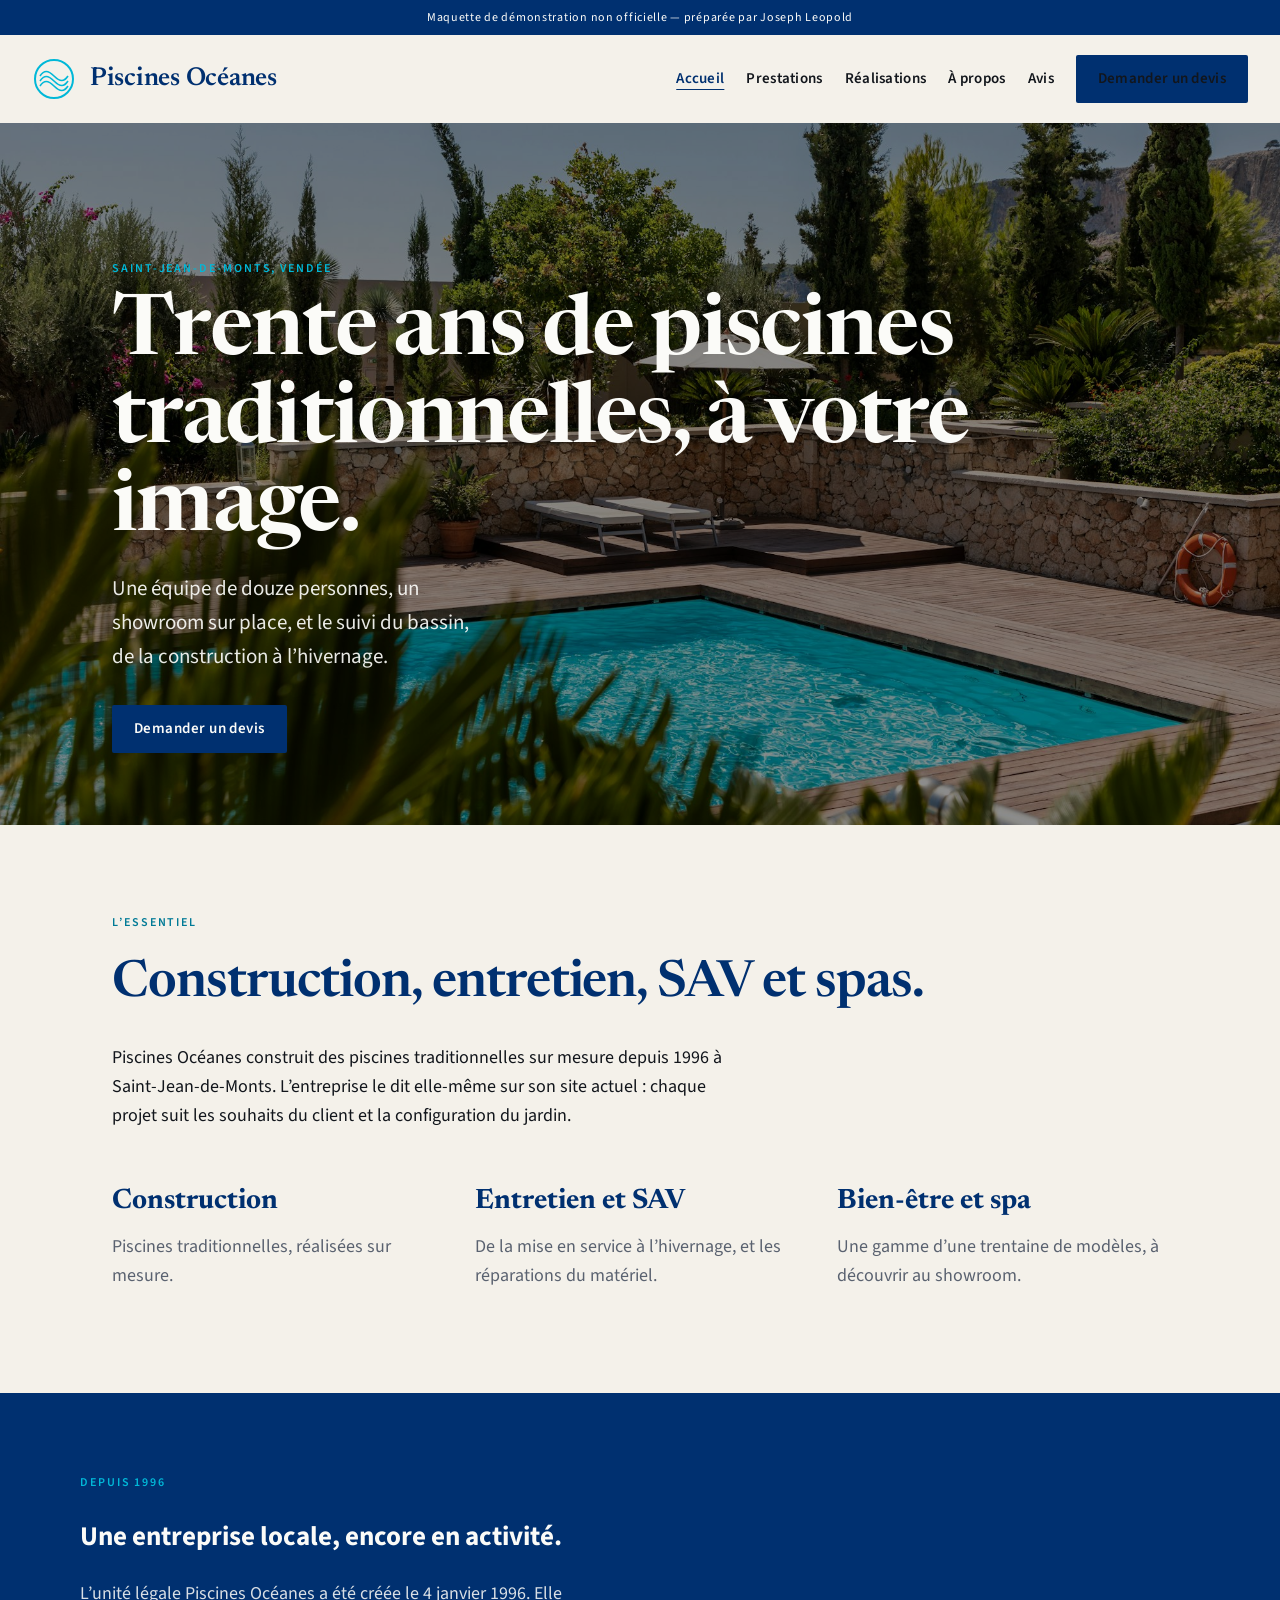
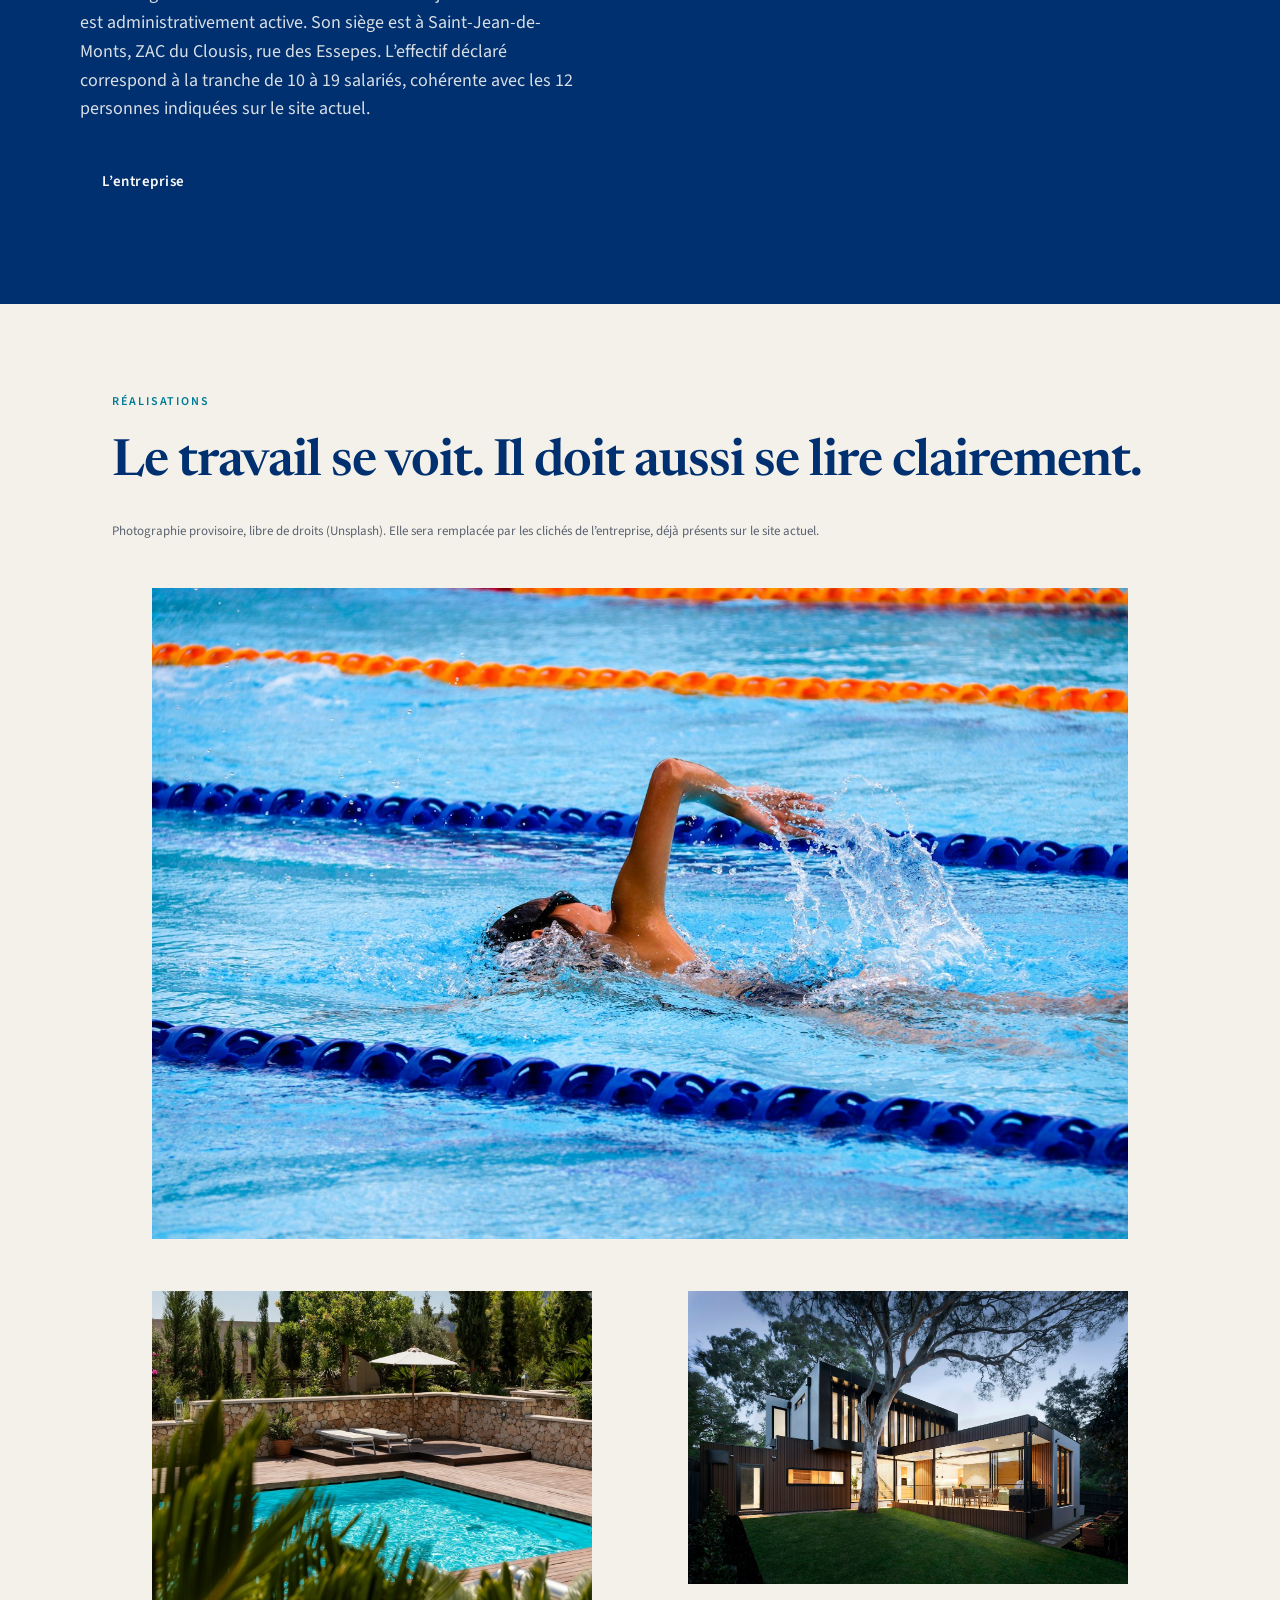
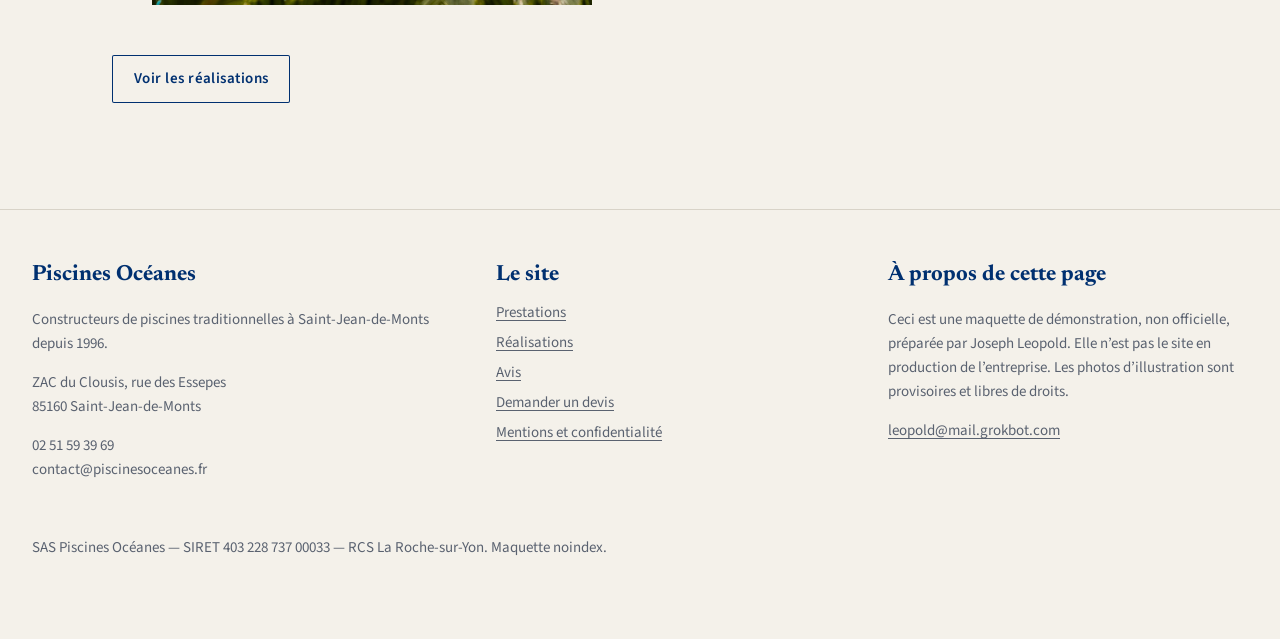
==== index.html @ 70bb902c "Maquette de demonstration non officielle pour Piscines Oceanes." ====
<!DOCTYPE html>
<html lang="fr">
<head>
  <meta charset="utf-8">
  <meta name="viewport" content="width=device-width, initial-scale=1">
  <meta name="robots" content="noindex, nofollow, noarchive">
  <meta name="description" content="Maquette de démonstration non officielle du site de Piscines Océanes, préparée par Joseph Leopold.">
  <title>Piscines Océanes — Saint-Jean-de-Monts</title>
  <link rel="preconnect" href="https://fonts.googleapis.com">
  <link rel="preconnect" href="https://fonts.gstatic.com" crossorigin>
  <link href="https://fonts.googleapis.com/css2?family=Newsreader:opsz,wght@6..72,400;6..72,600&family=Source+Sans+3:wght@400;600&display=swap" rel="stylesheet">
  <link rel="stylesheet" href="css/style.css">
</head>
<body>
  <div class="demo-banner">Maquette de démonstration non officielle — préparée par Joseph Leopold</div>
  <header class="site" id="top">
    <a class="brand" href="index.html">
      <svg width="44" height="44" viewBox="0 0 44 44" aria-hidden="true">
  <circle cx="22" cy="22" r="19" fill="none" stroke="#00B8D8" stroke-width="2"/>
  <path d="M8 24c4-6 8-6 14 0s10 6 14 0" fill="none" stroke="#00B8D8" stroke-width="1.6"/>
  <path d="M8 19c4-6 8-6 14 0s10 6 14 0" fill="none" stroke="#00B8D8" stroke-width="1.6"/>
  <path d="M8 29c4-6 8-6 14 0s10 6 14 0" fill="none" stroke="#00B8D8" stroke-width="1.6"/>
</svg>
      <span class="brand-name">Piscines Océanes</span>
    </a>
    <button class="menu-toggle" type="button" aria-expanded="false" aria-controls="nav">Menu</button>
    <nav class="primary" id="nav">
      <a href="index.html" aria-current="page">Accueil</a>
      <a href="prestations.html">Prestations</a>
      <a href="realisations.html">Réalisations</a>
      <a href="a-propos.html">À propos</a>
      <a href="avis.html">Avis</a>
      <a href="devis.html" class="btn">Demander un devis</a>
    </nav>
  </header>
  <main>

    <section class="hero">
      <img class="bg" src="img/hero.jpg" alt="Bassin en éclairage naturel, photographie provisoire libre de droits">
      <div class="hero-inner">
        <p class="kicker" style="color:#00B8D8">Saint-Jean-de-Monts, Vendée</p>
        <h1>Trente ans de piscines traditionnelles, à votre image.</h1>
        <p class="lead">Une équipe de douze personnes, un showroom sur place, et le suivi du bassin, de la construction à l’hivernage.</p>
        <a class="btn" href="devis.html">Demander un devis</a>
      </div>
    </section>
    <section class="section">
      <p class="kicker">L’essentiel</p>
      <h2>Construction, entretien, SAV et spas.</h2>
      <p class="prose">Piscines Océanes construit des piscines traditionnelles sur mesure depuis 1996 à Saint-Jean-de-Monts. L’entreprise le dit elle-même sur son site actuel : chaque projet suit les souhaits du client et la configuration du jardin.</p>
      <div class="grid-3">
        <article class="card">
          <h3>Construction</h3>
          <p>Piscines traditionnelles, réalisées sur mesure.</p>
        </article>
        <article class="card">
          <h3>Entretien et SAV</h3>
          <p>De la mise en service à l’hivernage, et les réparations du matériel.</p>
        </article>
        <article class="card">
          <h3>Bien-être et spa</h3>
          <p>Une gamme d’une trentaine de modèles, à découvrir au showroom.</p>
        </article>
      </div>
    </section>
    <section class="band">
      <div class="band-inner">
        <p class="kicker" style="color:#00B8D8">Depuis 1996</p>
        <h2>Une entreprise locale, encore en activité.</h2>
        <p>L’unité légale Piscines Océanes a été créée le 4 janvier 1996. Elle est administrativement active. Son siège est à Saint-Jean-de-Monts, ZAC du Clousis, rue des Essepes. L’effectif déclaré correspond à la tranche de 10 à 19 salariés, cohérente avec les 12 personnes indiquées sur le site actuel.</p>
        <p><a class="btn" href="a-propos.html" style="margin-top:16px">L’entreprise</a></p>
      </div>
    </section>
    <section class="section">
      <p class="kicker">Réalisations</p>
      <h2>Le travail se voit. Il doit aussi se lire clairement.</h2>
      <p class="photo-caption">Photographie provisoire, libre de droits (Unsplash). Elle sera remplacée par les clichés de l’entreprise, déjà présents sur le site actuel.</p>
      <div class="gallery" style="margin-top:28px">
        <figure>
          <img src="img/bassin-3.jpg" alt="Piscine, photographie provisoire libre de droits">
        </figure>
        <figure>
          <img src="img/bassin-1.jpg" alt="Détail de bassin, photographie provisoire libre de droits">
        </figure>
        <figure>
          <img src="img/showroom.jpg" alt="Espace intérieur, photographie provisoire libre de droits">
        </figure>
      </div>
      <p style="margin-top:32px"><a class="btn-ghost btn" href="realisations.html">Voir les réalisations</a></p>
    </section>

  </main>
  <footer class="site">
    <div class="foot-grid">
      <div>
        <h2>Piscines Océanes</h2>
        <p>Constructeurs de piscines traditionnelles à Saint-Jean-de-Monts depuis 1996.</p>
        <p>ZAC du Clousis, rue des Essepes<br>85160 Saint-Jean-de-Monts</p>
        <p>02 51 59 39 69<br>contact@piscinesoceanes.fr</p>
      </div>
      <div>
        <h2>Le site</h2>
        <ul>
          <li><a href="prestations.html">Prestations</a></li>
          <li><a href="realisations.html">Réalisations</a></li>
          <li><a href="avis.html">Avis</a></li>
          <li><a href="devis.html">Demander un devis</a></li>
          <li><a href="mentions.html">Mentions et confidentialité</a></li>
        </ul>
      </div>
      <div>
        <h2>À propos de cette page</h2>
        <p>Ceci est une maquette de démonstration, non officielle, préparée par Joseph Leopold. Elle n’est pas le site en production de l’entreprise. Les photos d’illustration sont provisoires et libres de droits.</p>
        <p><a href="mailto:leopold@mail.grokbot.com">leopold@mail.grokbot.com</a></p>
      </div>
    </div>
    <p class="legal">SAS Piscines Océanes — SIRET 403 228 737 00033 — RCS La Roche-sur-Yon. Maquette noindex.</p>
  </footer>
  <script src="js/main.js"></script>
</body>
</html>
---- css/style.css ----
:root {
  --navy: #003070;
  --cyan: #00B8D8;
  --cyan-deep: #007A96;
  --paper: #F4F1EA;
  --ink: #12161C;
  --muted: #5A6270;
  --white: #FBFBF8;
  --line: #D8D3C8;
  --max: 1120px;
  --font-display: "Newsreader", "Times New Roman", serif;
  --font-sans: "Source Sans 3", "Source Sans Pro", system-ui, sans-serif;
}
*, *::before, *::after { box-sizing: border-box; }
html { scroll-behavior: smooth; }
html, body { margin: 0; padding: 0; }
body {
  font-family: var(--font-sans);
  font-size: 18px;
  line-height: 1.6;
  color: var(--ink);
  background: var(--paper);
  -webkit-font-smoothing: antialiased;
}
img { max-width: 100%; height: auto; display: block; }
a { color: var(--cyan-deep); text-decoration-thickness: 1px; text-underline-offset: 3px; }
a:hover { color: var(--navy); }
.demo-banner {
  background: var(--navy);
  color: var(--white);
  font-size: 12px;
  letter-spacing: 0.06em;
  text-align: center;
  padding: 8px 16px;
  font-family: var(--font-sans);
}
.demo-banner a { color: var(--cyan); }
header.site {
  display: flex;
  align-items: center;
  justify-content: space-between;
  gap: 24px;
  padding: 20px 32px;
  max-width: 1280px;
  margin: 0 auto;
  flex-wrap: wrap;
}
.brand {
  display: flex;
  align-items: center;
  gap: 14px;
  color: var(--navy);
  text-decoration: none;
  min-width: 0;
}
.brand svg { flex: 0 0 auto; }
.brand-name {
  font-family: var(--font-display);
  font-weight: 600;
  font-size: 26px;
  letter-spacing: -0.01em;
  white-space: nowrap;
  line-height: 1;
  color: var(--navy);
}
nav.primary {
  display: flex;
  flex-wrap: wrap;
  gap: 8px 22px;
  align-items: center;
  justify-content: flex-end;
}
nav.primary a {
  color: var(--ink);
  text-decoration: none;
  font-size: 15px;
  font-weight: 600;
  letter-spacing: 0.02em;
}
nav.primary a:hover,
nav.primary a[aria-current="page"] { color: var(--navy); }
nav.primary a[aria-current="page"] { text-decoration: underline; text-underline-offset: 6px; }
.btn {
  display: inline-flex;
  align-items: center;
  justify-content: center;
  background: var(--navy);
  color: var(--white);
  text-decoration: none;
  padding: 12px 22px;
  font-size: 15px;
  font-weight: 600;
  letter-spacing: 0.03em;
  border: none;
  cursor: pointer;
  border-radius: 2px;
}
.btn:hover { background: var(--cyan-deep); color: var(--white); }
.btn-ghost {
  background: transparent;
  color: var(--navy);
  box-shadow: inset 0 0 0 1px var(--navy);
}
.btn-ghost:hover { background: var(--navy); color: var(--white); }
.menu-toggle {
  display: none;
  background: none;
  border: 0;
  color: var(--navy);
  font: inherit;
  font-weight: 600;
  cursor: pointer;
  padding: 8px;
}
.hero {
  position: relative;
  min-height: 78vh;
  display: flex;
  align-items: flex-end;
  color: var(--white);
  overflow: hidden;
}
.hero img.bg {
  position: absolute;
  inset: 0;
  width: 100%;
  height: 100%;
  object-fit: cover;
  filter: brightness(0.55);
}
.hero-inner {
  position: relative;
  max-width: var(--max);
  margin: 0 auto;
  padding: 80px 32px 72px;
  width: 100%;
}
.hero h1 {
  font-family: var(--font-display);
  font-weight: 600;
  font-size: clamp(42px, 7vw, 84px);
  line-height: 1.05;
  margin: 0 0 18px;
  letter-spacing: -0.02em;
  max-width: 16ch;
}
.hero p.lead {
  font-size: 21px;
  max-width: 38ch;
  margin: 0 0 32px;
  color: var(--white);
  opacity: 0.92;
}
.section { padding: 88px 32px; max-width: var(--max); margin: 0 auto; }
.section h2 {
  font-family: var(--font-display);
  font-size: clamp(32px, 4vw, 52px);
  font-weight: 600;
  color: var(--navy);
  margin: 0 0 16px;
  letter-spacing: -0.02em;
}
.kicker {
  text-transform: uppercase;
  letter-spacing: 0.16em;
  font-size: 12px;
  font-weight: 600;
  color: var(--cyan-deep);
  margin: 0 0 12px;
}
.grid-3, .grid-2 {
  display: grid;
  gap: 32px;
  margin-top: 48px;
}
.grid-3 { grid-template-columns: repeat(3, 1fr); }
.grid-2 { grid-template-columns: 1fr 1fr; }
.card h3 {
  font-family: var(--font-display);
  font-size: 28px;
  color: var(--navy);
  margin: 0 0 10px;
}
.card p, .prose p { margin: 0 0 14px; color: var(--muted); }
.prose p, .prose li { color: var(--ink); }
.prose { max-width: 68ch; }
.photo-caption {
  font-size: 13px;
  color: var(--muted);
  margin-top: 10px;
}
.gallery {
  display: grid;
  grid-template-columns: 1fr 1fr;
  gap: 16px;
}
.gallery figure:first-child { grid-column: 1 / -1; }
.gallery figcaption {
  font-size: 13px;
  color: var(--muted);
  margin-top: 8px;
}
blockquote.quote {
  margin: 0;
  padding: 32px 0;
  border-top: 1px solid var(--line);
}
blockquote.quote p {
  font-family: var(--font-display);
  font-size: 28px;
  line-height: 1.35;
  color: var(--navy);
  margin: 0 0 16px;
}
blockquote.quote footer {
  font-size: 14px;
  color: var(--muted);
}
.band {
  background: var(--navy);
  color: var(--white);
  padding: 80px 32px;
}
.band-inner { max-width: var(--max); margin: 0 auto; }
.band h2 { color: var(--white); }
.band p { color: rgba(251,251,248,0.86); max-width: 56ch; }
form.devis {
  display: grid;
  gap: 18px;
  max-width: 560px;
  margin-top: 36px;
}
label { display: grid; gap: 6px; font-size: 14px; font-weight: 600; }
input, textarea, select {
  font: inherit;
  padding: 12px 14px;
  border: 1px solid var(--line);
  background: var(--white);
  color: var(--ink);
  border-radius: 2px;
}
input:focus, textarea:focus { outline: 2px solid var(--cyan); outline-offset: 1px; }
.form-note {
  font-size: 14px;
  color: var(--muted);
  background: var(--white);
  padding: 14px 16px;
  border-left: 3px solid var(--cyan);
}
.notice {
  background: var(--white);
  padding: 16px 18px;
  border: 1px solid var(--line);
  font-size: 15px;
  color: var(--muted);
  margin: 24px 0;
}
footer.site {
  border-top: 1px solid var(--line);
  padding: 48px 32px 64px;
  max-width: 1280px;
  margin: 0 auto;
  display: grid;
  gap: 24px;
}
.foot-grid {
  display: grid;
  grid-template-columns: 1.2fr 1fr 1fr;
  gap: 32px;
}
footer.site h2 { font-family: var(--font-display); font-size: 22px; color: var(--navy); margin: 0 0 8px; }
footer.site p, footer.site li, footer.site a { color: var(--muted); font-size: 15px; }
footer.site ul { list-style: none; padding: 0; margin: 0; }
footer.site li { margin: 0 0 6px; }
.legal { font-size: 13px; color: var(--muted); }
@media (max-width: 800px) {
  .menu-toggle { display: block; }
  nav.primary {
    display: none;
    width: 100%;
    flex-direction: column;
    align-items: flex-start;
    padding: 8px 0 16px;
  }
  header.site.is-open nav.primary { display: flex; }
  .grid-3, .grid-2, .gallery, .foot-grid { grid-template-columns: 1fr; }
  .gallery figure:first-child { grid-column: auto; }
  header.site { padding: 16px 20px; }
  .section { padding: 56px 20px; }
  .hero-inner { padding: 56px 20px 48px; }
}
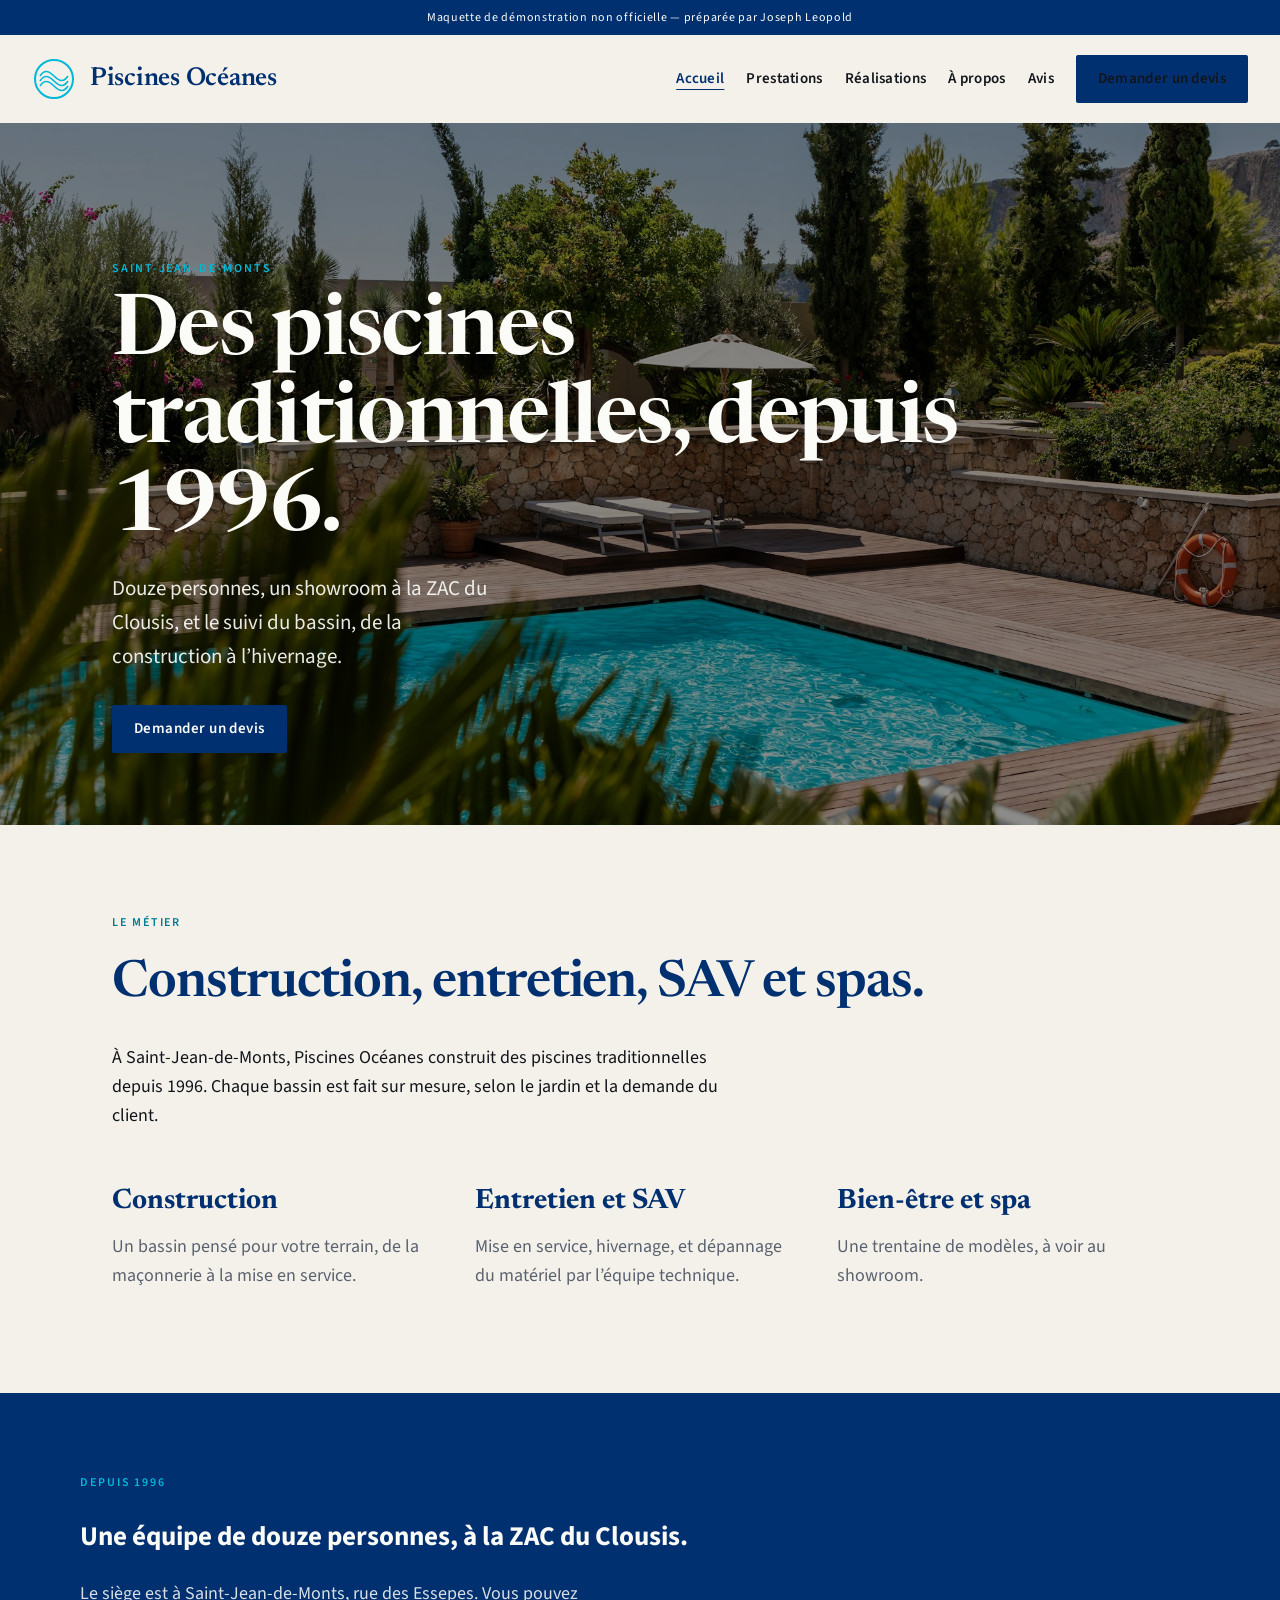
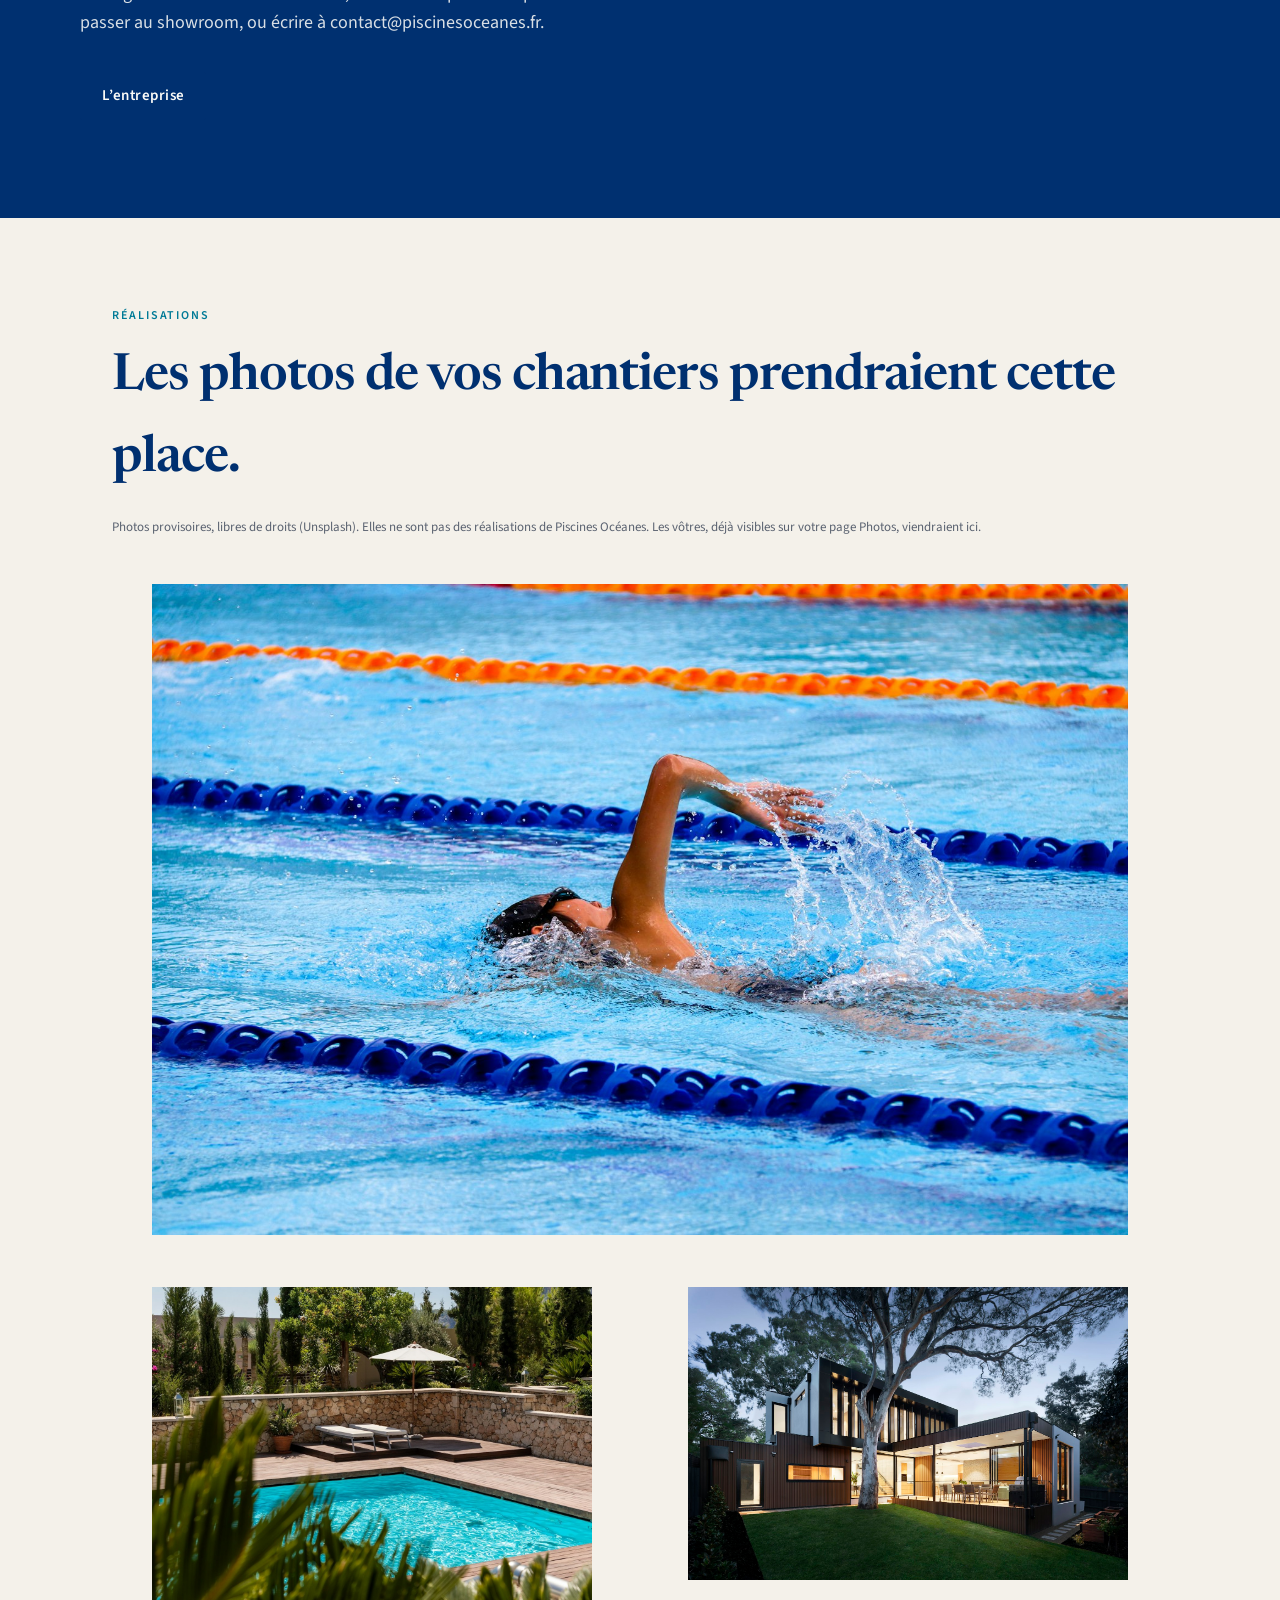
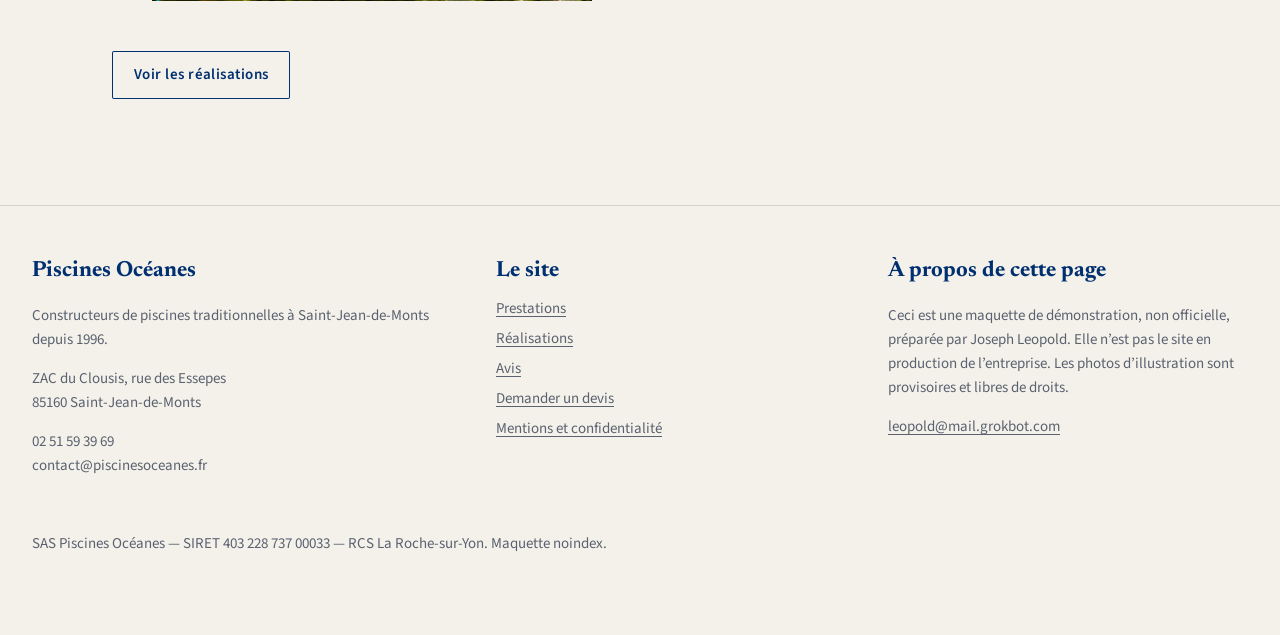
==== commit afc6dfd8: "Rewrite mockup copy: factual, client-facing, no audit tone." ====
--- a/index.html
+++ b/index.html
@@ -38,43 +38,43 @@
     <section class="hero">
       <img class="bg" src="img/hero.jpg" alt="Bassin en éclairage naturel, photographie provisoire libre de droits">
       <div class="hero-inner">
-        <p class="kicker" style="color:#00B8D8">Saint-Jean-de-Monts, Vendée</p>
-        <h1>Trente ans de piscines traditionnelles, à votre image.</h1>
-        <p class="lead">Une équipe de douze personnes, un showroom sur place, et le suivi du bassin, de la construction à l’hivernage.</p>
+        <p class="kicker" style="color:#00B8D8">Saint-Jean-de-Monts</p>
+        <h1>Des piscines traditionnelles, depuis 1996.</h1>
+        <p class="lead">Douze personnes, un showroom à la ZAC du Clousis, et le suivi du bassin, de la construction à l’hivernage.</p>
         <a class="btn" href="devis.html">Demander un devis</a>
       </div>
     </section>
     <section class="section">
-      <p class="kicker">L’essentiel</p>
+      <p class="kicker">Le métier</p>
       <h2>Construction, entretien, SAV et spas.</h2>
-      <p class="prose">Piscines Océanes construit des piscines traditionnelles sur mesure depuis 1996 à Saint-Jean-de-Monts. L’entreprise le dit elle-même sur son site actuel : chaque projet suit les souhaits du client et la configuration du jardin.</p>
+      <p class="prose">À Saint-Jean-de-Monts, Piscines Océanes construit des piscines traditionnelles depuis 1996. Chaque bassin est fait sur mesure, selon le jardin et la demande du client.</p>
       <div class="grid-3">
         <article class="card">
           <h3>Construction</h3>
-          <p>Piscines traditionnelles, réalisées sur mesure.</p>
+          <p>Un bassin pensé pour votre terrain, de la maçonnerie à la mise en service.</p>
         </article>
         <article class="card">
           <h3>Entretien et SAV</h3>
-          <p>De la mise en service à l’hivernage, et les réparations du matériel.</p>
+          <p>Mise en service, hivernage, et dépannage du matériel par l’équipe technique.</p>
         </article>
         <article class="card">
           <h3>Bien-être et spa</h3>
-          <p>Une gamme d’une trentaine de modèles, à découvrir au showroom.</p>
+          <p>Une trentaine de modèles, à voir au showroom.</p>
         </article>
       </div>
     </section>
     <section class="band">
       <div class="band-inner">
         <p class="kicker" style="color:#00B8D8">Depuis 1996</p>
-        <h2>Une entreprise locale, encore en activité.</h2>
-        <p>L’unité légale Piscines Océanes a été créée le 4 janvier 1996. Elle est administrativement active. Son siège est à Saint-Jean-de-Monts, ZAC du Clousis, rue des Essepes. L’effectif déclaré correspond à la tranche de 10 à 19 salariés, cohérente avec les 12 personnes indiquées sur le site actuel.</p>
+        <h2>Une équipe de douze personnes, à la ZAC du Clousis.</h2>
+        <p>Le siège est à Saint-Jean-de-Monts, rue des Essepes. Vous pouvez passer au showroom, ou écrire à contact@piscinesoceanes.fr.</p>
         <p><a class="btn" href="a-propos.html" style="margin-top:16px">L’entreprise</a></p>
       </div>
     </section>
     <section class="section">
       <p class="kicker">Réalisations</p>
-      <h2>Le travail se voit. Il doit aussi se lire clairement.</h2>
-      <p class="photo-caption">Photographie provisoire, libre de droits (Unsplash). Elle sera remplacée par les clichés de l’entreprise, déjà présents sur le site actuel.</p>
+      <h2>Les photos de vos chantiers prendraient cette place.</h2>
+      <p class="photo-caption">Photos provisoires, libres de droits (Unsplash). Elles ne sont pas des réalisations de Piscines Océanes. Les vôtres, déjà visibles sur votre page Photos, viendraient ici.</p>
       <div class="gallery" style="margin-top:28px">
         <figure>
           <img src="img/bassin-3.jpg" alt="Piscine, photographie provisoire libre de droits">
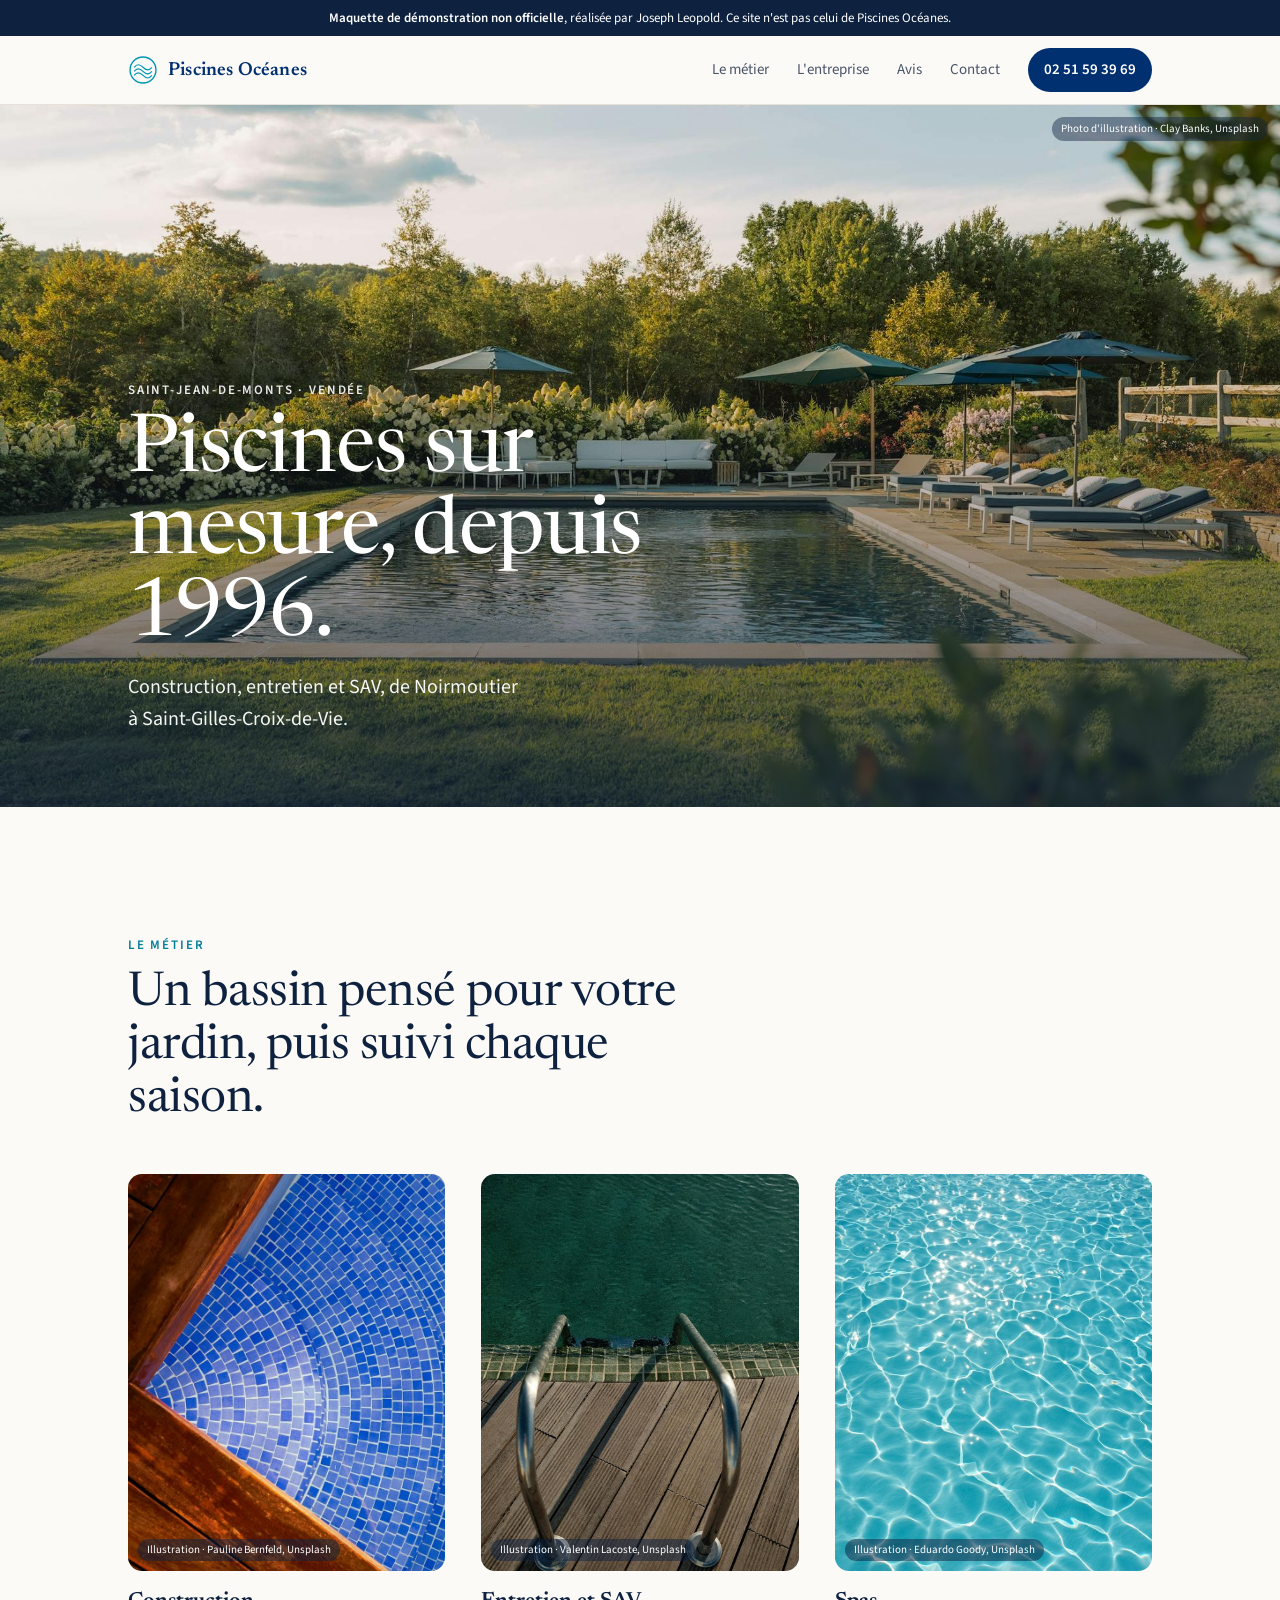
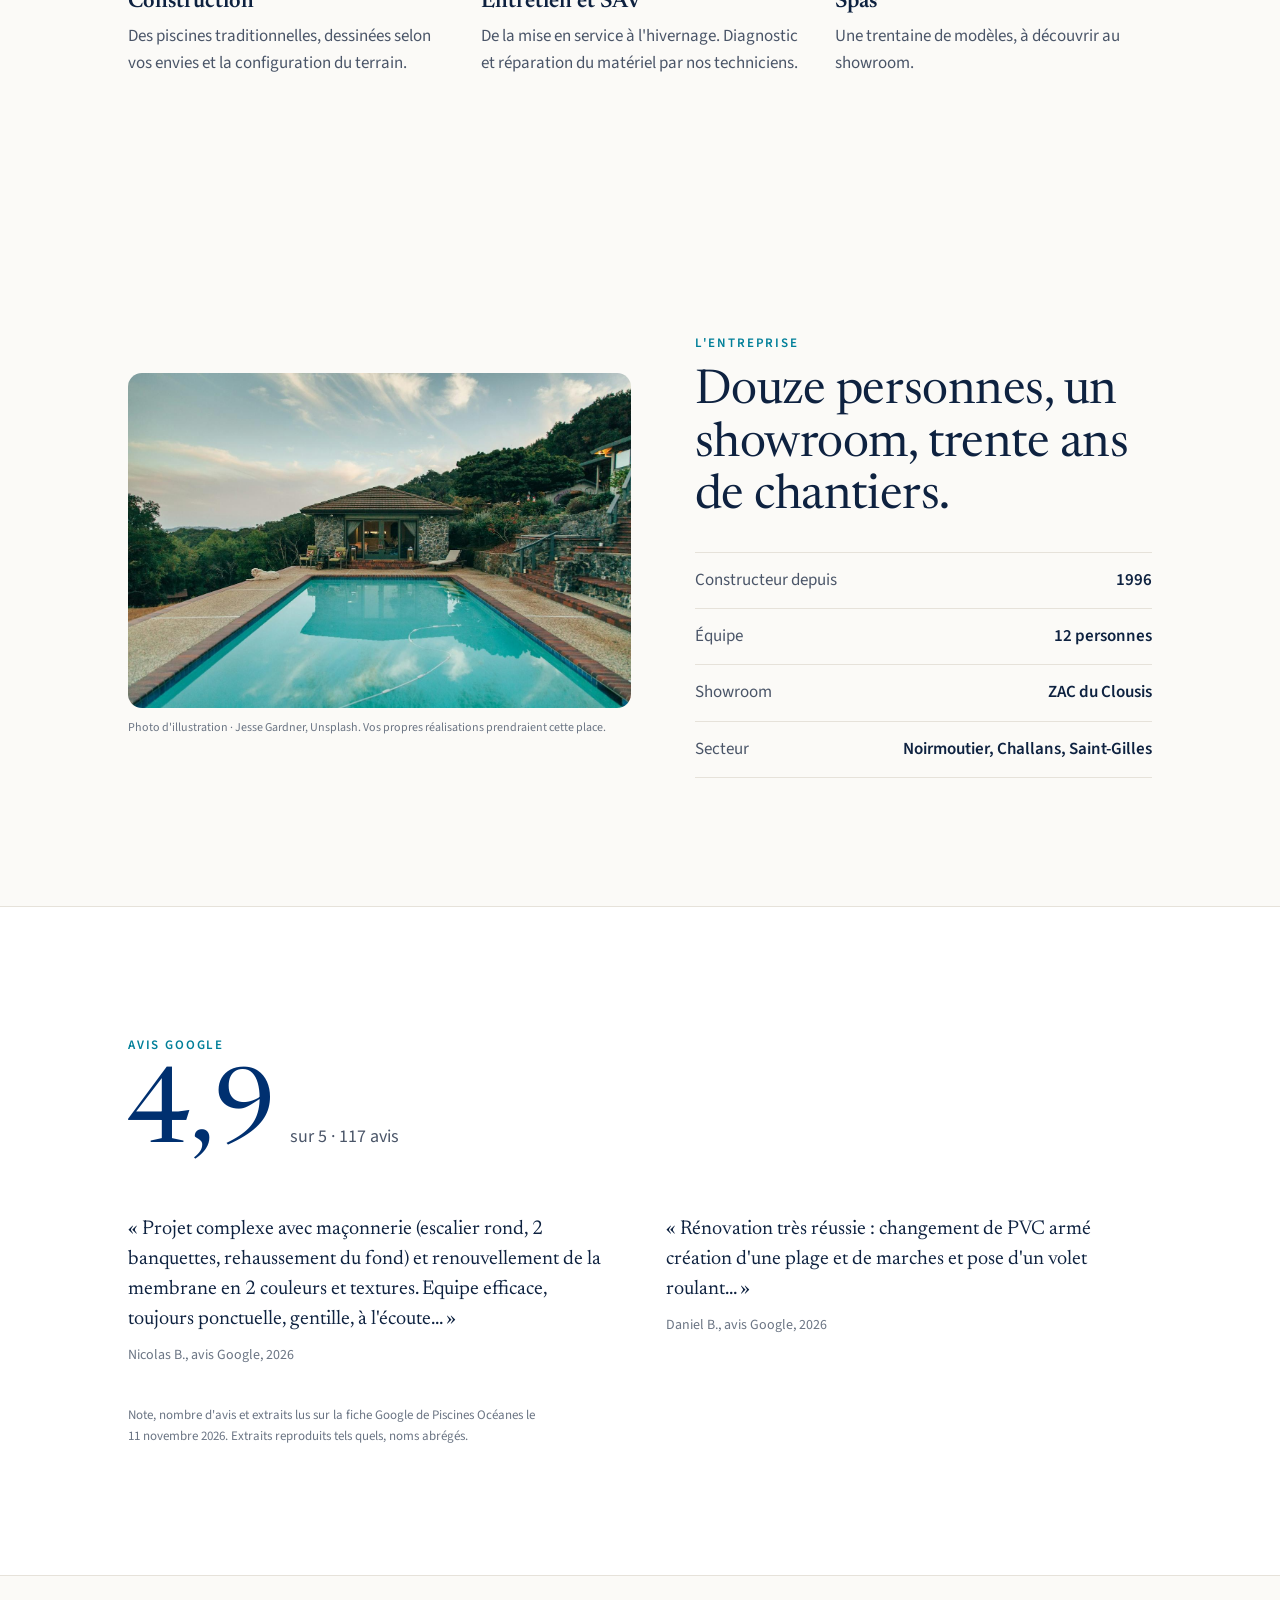
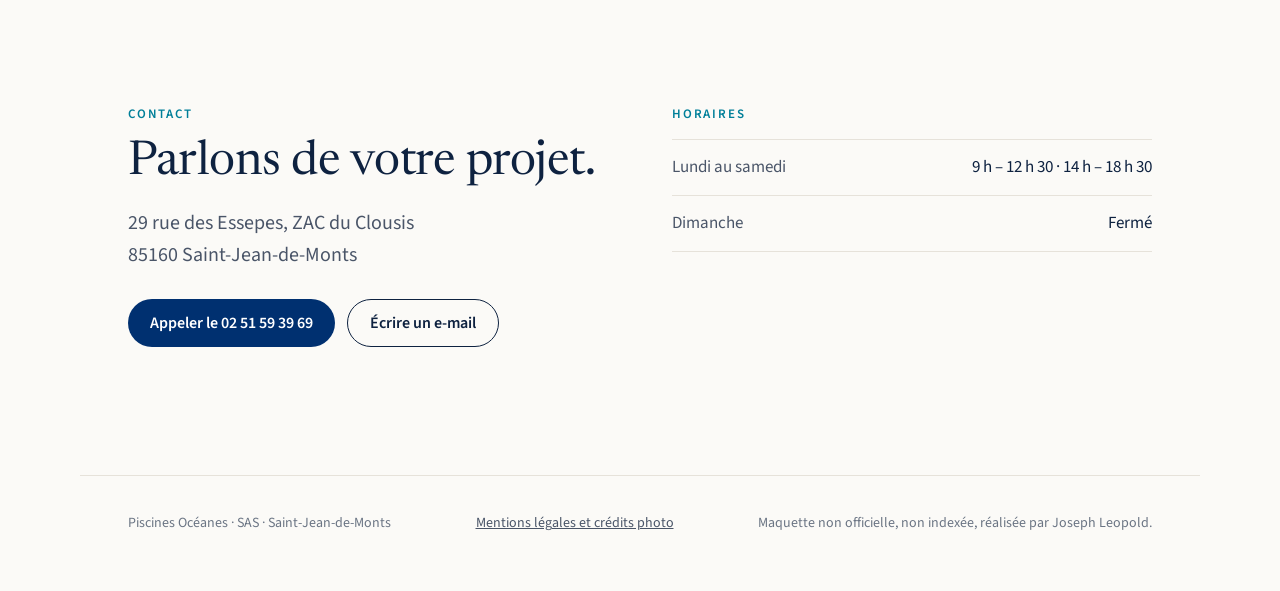
==== commit 8ee49671: "Refonte maquette: une page, photos Unsplash créditées, avis Google vérifiés 11/11/2026, sans formula" ====
--- a/index.html
+++ b/index.html
@@ -1,121 +1,122 @@
 <!DOCTYPE html>
 <html lang="fr">
 <head>
-  <meta charset="utf-8">
-  <meta name="viewport" content="width=device-width, initial-scale=1">
-  <meta name="robots" content="noindex, nofollow, noarchive">
-  <meta name="description" content="Maquette de démonstration non officielle du site de Piscines Océanes, préparée par Joseph Leopold.">
-  <title>Piscines Océanes — Saint-Jean-de-Monts</title>
-  <link rel="preconnect" href="https://fonts.googleapis.com">
-  <link rel="preconnect" href="https://fonts.gstatic.com" crossorigin>
-  <link href="https://fonts.googleapis.com/css2?family=Newsreader:opsz,wght@6..72,400;6..72,600&family=Source+Sans+3:wght@400;600&display=swap" rel="stylesheet">
-  <link rel="stylesheet" href="css/style.css">
+<meta charset="utf-8">
+<meta name="viewport" content="width=device-width, initial-scale=1">
+<meta name="robots" content="noindex, nofollow, noarchive">
+<title>Piscines Océanes · Saint-Jean-de-Monts (maquette non officielle)</title>
+<meta name="description" content="Maquette de démonstration non officielle, réalisée par Joseph Leopold. Ce site n'est pas celui de Piscines Océanes.">
+<link rel="preconnect" href="https://fonts.googleapis.com">
+<link rel="preconnect" href="https://fonts.gstatic.com" crossorigin>
+<link href="https://fonts.googleapis.com/css2?family=Newsreader:opsz,wght@6..72,400;6..72,600&family=Source+Sans+3:wght@400;600&display=swap" rel="stylesheet">
+<link rel="stylesheet" href="css/style.css">
 </head>
 <body>
-  <div class="demo-banner">Maquette de démonstration non officielle — préparée par Joseph Leopold</div>
-  <header class="site" id="top">
-    <a class="brand" href="index.html">
-      <svg width="44" height="44" viewBox="0 0 44 44" aria-hidden="true">
-  <circle cx="22" cy="22" r="19" fill="none" stroke="#00B8D8" stroke-width="2"/>
-  <path d="M8 24c4-6 8-6 14 0s10 6 14 0" fill="none" stroke="#00B8D8" stroke-width="1.6"/>
-  <path d="M8 19c4-6 8-6 14 0s10 6 14 0" fill="none" stroke="#00B8D8" stroke-width="1.6"/>
-  <path d="M8 29c4-6 8-6 14 0s10 6 14 0" fill="none" stroke="#00B8D8" stroke-width="1.6"/>
-</svg>
-      <span class="brand-name">Piscines Océanes</span>
+<div class="demo"><strong>Maquette de démonstration non officielle</strong>, réalisée par Joseph Leopold. Ce site n'est pas celui de Piscines Océanes.</div>
+<header>
+  <div class="bar">
+    <a class="brand" href="#top" aria-label="Piscines Océanes, accueil">
+      <svg width="30" height="30" viewBox="0 0 44 44" aria-hidden="true"><circle cx="22" cy="22" r="19" fill="none" stroke="#0096B4" stroke-width="2"/><path d="M9 18c4-5 8-5 13 0s9 5 13 0M9 24c4-5 8-5 13 0s9 5 13 0M9 30c4-5 8-5 13 0s9 5 13 0" fill="none" stroke="#0096B4" stroke-width="1.7"/></svg>
+      Piscines Océanes
     </a>
-    <button class="menu-toggle" type="button" aria-expanded="false" aria-controls="nav">Menu</button>
-    <nav class="primary" id="nav">
-      <a href="index.html" aria-current="page">Accueil</a>
-      <a href="prestations.html">Prestations</a>
-      <a href="realisations.html">Réalisations</a>
-      <a href="a-propos.html">À propos</a>
-      <a href="avis.html">Avis</a>
-      <a href="devis.html" class="btn">Demander un devis</a>
+    <nav>
+      <a class="link" href="#metier">Le métier</a>
+      <a class="link" href="#entreprise">L'entreprise</a>
+      <a class="link" href="#avis">Avis</a>
+      <a class="link" href="#contact">Contact</a>
+      <a class="call" href="tel:+33251593969">02 51 59 39 69</a>
     </nav>
-  </header>
-  <main>
+  </div>
+</header>
+<main id="top">
+  <div class="hero">
+    <img src="img/hero.jpg" alt="Piscine rectangulaire dans un jardin fleuri, en fin de journée" fetchpriority="high">
+    <a class="credit" href="https://unsplash.com/photos/swimming-pool-in-lush-garden-zO3aXA0cukg" rel="noopener">Photo d'illustration · Clay Banks, Unsplash</a>
+    <div class="copy">
+      <p class="eyebrow">Saint-Jean-de-Monts · Vendée</p>
+      <h1>Piscines sur mesure, depuis 1996.</h1>
+      <p class="lead">Construction, entretien et SAV, de Noirmoutier à Saint-Gilles-Croix-de-Vie.</p>
+    </div>
+  </div>
 
-    <section class="hero">
-      <img class="bg" src="img/hero.jpg" alt="Bassin en éclairage naturel, photographie provisoire libre de droits">
-      <div class="hero-inner">
-        <p class="kicker" style="color:#00B8D8">Saint-Jean-de-Monts</p>
-        <h1>Des piscines traditionnelles, depuis 1996.</h1>
-        <p class="lead">Douze personnes, un showroom à la ZAC du Clousis, et le suivi du bassin, de la construction à l’hivernage.</p>
-        <a class="btn" href="devis.html">Demander un devis</a>
+  <section id="metier">
+    <p class="eyebrow">Le métier</p>
+    <h2>Un bassin pensé pour votre jardin, puis suivi chaque saison.</h2>
+    <div class="services">
+      <article class="service">
+        <figure><img src="img/mosaique.jpg" alt="Margelle en bois et mosaïque bleue"><figcaption>Illustration · Pauline Bernfeld, Unsplash</figcaption></figure>
+        <h3>Construction</h3>
+        <p>Des piscines traditionnelles, dessinées selon vos envies et la configuration du terrain.</p>
+      </article>
+      <article class="service">
+        <figure><img src="img/echelle.jpg" alt="Échelle de piscine en inox au-dessus d'une terrasse en bois"><figcaption>Illustration · Valentin Lacoste, Unsplash</figcaption></figure>
+        <h3>Entretien et SAV</h3>
+        <p>De la mise en service à l'hivernage. Diagnostic et réparation du matériel par nos techniciens.</p>
+      </article>
+      <article class="service">
+        <figure><img src="img/eau.jpg" alt="Surface d'eau claire traversée de reflets"><figcaption>Illustration · Eduardo Goody, Unsplash</figcaption></figure>
+        <h3>Spas</h3>
+        <p>Une trentaine de modèles, à découvrir au showroom.</p>
+      </article>
+    </div>
+  </section>
+
+  <section id="entreprise">
+    <div class="split">
+      <figure>
+        <img src="img/pool-house.jpg" alt="Piscine et pool house en pierre">
+        <figcaption>Photo d'illustration · Jesse Gardner, Unsplash. Vos propres réalisations prendraient cette place.</figcaption>
+      </figure>
+      <div>
+        <p class="eyebrow">L'entreprise</p>
+        <h2>Douze personnes, un showroom, trente ans de chantiers.</h2>
+        <ul class="facts">
+          <li>Constructeur depuis <b>1996</b></li>
+          <li>Équipe <b>12 personnes</b></li>
+          <li>Showroom <b>ZAC du Clousis</b></li>
+          <li>Secteur <b>Noirmoutier, Challans, Saint-Gilles</b></li>
+        </ul>
       </div>
-    </section>
-    <section class="section">
-      <p class="kicker">Le métier</p>
-      <h2>Construction, entretien, SAV et spas.</h2>
-      <p class="prose">À Saint-Jean-de-Monts, Piscines Océanes construit des piscines traditionnelles depuis 1996. Chaque bassin est fait sur mesure, selon le jardin et la demande du client.</p>
-      <div class="grid-3">
-        <article class="card">
-          <h3>Construction</h3>
-          <p>Un bassin pensé pour votre terrain, de la maçonnerie à la mise en service.</p>
-        </article>
-        <article class="card">
-          <h3>Entretien et SAV</h3>
-          <p>Mise en service, hivernage, et dépannage du matériel par l’équipe technique.</p>
-        </article>
-        <article class="card">
-          <h3>Bien-être et spa</h3>
-          <p>Une trentaine de modèles, à voir au showroom.</p>
-        </article>
+    </div>
+  </section>
+
+  <section class="reviews" id="avis">
+    <div class="in">
+      <p class="eyebrow">Avis Google</p>
+      <div class="score"><span class="n">4,9</span><span class="s">sur 5 · 117 avis</span></div>
+      <div class="quotes">
+        <blockquote>« Projet complexe avec maçonnerie (escalier rond, 2 banquettes, rehaussement du fond) et renouvellement de la membrane en 2 couleurs et textures. Equipe efficace, toujours ponctuelle, gentille, à l'écoute… »<footer>Nicolas B., avis Google, 2026</footer></blockquote>
+        <blockquote>« Rénovation très réussie : changement de PVC armé création d'une plage et de marches et pose d'un volet roulant… »<footer>Daniel B., avis Google, 2026</footer></blockquote>
       </div>
-    </section>
-    <section class="band">
-      <div class="band-inner">
-        <p class="kicker" style="color:#00B8D8">Depuis 1996</p>
-        <h2>Une équipe de douze personnes, à la ZAC du Clousis.</h2>
-        <p>Le siège est à Saint-Jean-de-Monts, rue des Essepes. Vous pouvez passer au showroom, ou écrire à contact@piscinesoceanes.fr.</p>
-        <p><a class="btn" href="a-propos.html" style="margin-top:16px">L’entreprise</a></p>
-      </div>
-    </section>
-    <section class="section">
-      <p class="kicker">Réalisations</p>
-      <h2>Les photos de vos chantiers prendraient cette place.</h2>
-      <p class="photo-caption">Photos provisoires, libres de droits (Unsplash). Elles ne sont pas des réalisations de Piscines Océanes. Les vôtres, déjà visibles sur votre page Photos, viendraient ici.</p>
-      <div class="gallery" style="margin-top:28px">
-        <figure>
-          <img src="img/bassin-3.jpg" alt="Piscine, photographie provisoire libre de droits">
-        </figure>
-        <figure>
-          <img src="img/bassin-1.jpg" alt="Détail de bassin, photographie provisoire libre de droits">
-        </figure>
-        <figure>
-          <img src="img/showroom.jpg" alt="Espace intérieur, photographie provisoire libre de droits">
-        </figure>
-      </div>
-      <p style="margin-top:32px"><a class="btn-ghost btn" href="realisations.html">Voir les réalisations</a></p>
-    </section>
+      <p class="src">Note, nombre d'avis et extraits lus sur la fiche Google de Piscines Océanes le 11 novembre 2026. Extraits reproduits tels quels, noms abrégés.</p>
+    </div>
+  </section>
 
-  </main>
-  <footer class="site">
-    <div class="foot-grid">
+  <section id="contact">
+    <div class="contact">
       <div>
-        <h2>Piscines Océanes</h2>
-        <p>Constructeurs de piscines traditionnelles à Saint-Jean-de-Monts depuis 1996.</p>
-        <p>ZAC du Clousis, rue des Essepes<br>85160 Saint-Jean-de-Monts</p>
-        <p>02 51 59 39 69<br>contact@piscinesoceanes.fr</p>
+        <p class="eyebrow">Contact</p>
+        <h2>Parlons de votre projet.</h2>
+        <p class="intro">29 rue des Essepes, ZAC du Clousis<br>85160 Saint-Jean-de-Monts</p>
+        <div class="actions">
+          <a class="btn primary" href="tel:+33251593969">Appeler le 02 51 59 39 69</a>
+          <a class="btn ghost" href="mailto:contact@piscinesoceanes.fr">Écrire un e-mail</a>
+        </div>
       </div>
       <div>
-        <h2>Le site</h2>
-        <ul>
-          <li><a href="prestations.html">Prestations</a></li>
-          <li><a href="realisations.html">Réalisations</a></li>
-          <li><a href="avis.html">Avis</a></li>
-          <li><a href="devis.html">Demander un devis</a></li>
-          <li><a href="mentions.html">Mentions et confidentialité</a></li>
+        <p class="eyebrow">Horaires</p>
+        <ul class="hours">
+          <li><span>Lundi au samedi</span><span>9 h – 12 h 30 · 14 h – 18 h 30</span></li>
+          <li><span>Dimanche</span><span>Fermé</span></li>
         </ul>
       </div>
-      <div>
-        <h2>À propos de cette page</h2>
-        <p>Ceci est une maquette de démonstration, non officielle, préparée par Joseph Leopold. Elle n’est pas le site en production de l’entreprise. Les photos d’illustration sont provisoires et libres de droits.</p>
-        <p><a href="mailto:leopold@mail.grokbot.com">leopold@mail.grokbot.com</a></p>
-      </div>
     </div>
-    <p class="legal">SAS Piscines Océanes — SIRET 403 228 737 00033 — RCS La Roche-sur-Yon. Maquette noindex.</p>
-  </footer>
-  <script src="js/main.js"></script>
+  </section>
+</main>
+<footer class="site">
+  <span>Piscines Océanes · SAS · Saint-Jean-de-Monts</span>
+  <span><a href="mentions.html">Mentions légales et crédits photo</a></span>
+  <span>Maquette non officielle, non indexée, réalisée par Joseph Leopold.</span>
+</footer>
 </body>
 </html>
--- a/css/style.css
+++ b/css/style.css
@@ -1,291 +1,74 @@
-:root {
-  --navy: #003070;
-  --cyan: #00B8D8;
-  --cyan-deep: #007A96;
-  --paper: #F4F1EA;
-  --ink: #12161C;
-  --muted: #5A6270;
-  --white: #FBFBF8;
-  --line: #D8D3C8;
-  --max: 1120px;
-  --font-display: "Newsreader", "Times New Roman", serif;
-  --font-sans: "Source Sans 3", "Source Sans Pro", system-ui, sans-serif;
+:root{
+  --ink:#0E2240; --ink-2:#4A5568; --ink-3:#6B7584;
+  --paper:#FBFAF7; --line:#E6E2DA; --lagon:#007F99; --navy:#003070;
+  --serif:"Newsreader",Georgia,serif; --sans:"Source Sans 3",system-ui,-apple-system,"Segoe UI",sans-serif;
+  --max:1120px; --pad:clamp(20px,5vw,48px);
 }
-*, *::before, *::after { box-sizing: border-box; }
-html { scroll-behavior: smooth; }
-html, body { margin: 0; padding: 0; }
-body {
-  font-family: var(--font-sans);
-  font-size: 18px;
-  line-height: 1.6;
-  color: var(--ink);
-  background: var(--paper);
-  -webkit-font-smoothing: antialiased;
-}
-img { max-width: 100%; height: auto; display: block; }
-a { color: var(--cyan-deep); text-decoration-thickness: 1px; text-underline-offset: 3px; }
-a:hover { color: var(--navy); }
-.demo-banner {
-  background: var(--navy);
-  color: var(--white);
-  font-size: 12px;
-  letter-spacing: 0.06em;
-  text-align: center;
-  padding: 8px 16px;
-  font-family: var(--font-sans);
-}
-.demo-banner a { color: var(--cyan); }
-header.site {
-  display: flex;
-  align-items: center;
-  justify-content: space-between;
-  gap: 24px;
-  padding: 20px 32px;
-  max-width: 1280px;
-  margin: 0 auto;
-  flex-wrap: wrap;
-}
-.brand {
-  display: flex;
-  align-items: center;
-  gap: 14px;
-  color: var(--navy);
-  text-decoration: none;
-  min-width: 0;
-}
-.brand svg { flex: 0 0 auto; }
-.brand-name {
-  font-family: var(--font-display);
-  font-weight: 600;
-  font-size: 26px;
-  letter-spacing: -0.01em;
-  white-space: nowrap;
-  line-height: 1;
-  color: var(--navy);
-}
-nav.primary {
-  display: flex;
-  flex-wrap: wrap;
-  gap: 8px 22px;
-  align-items: center;
-  justify-content: flex-end;
-}
-nav.primary a {
-  color: var(--ink);
-  text-decoration: none;
-  font-size: 15px;
-  font-weight: 600;
-  letter-spacing: 0.02em;
-}
-nav.primary a:hover,
-nav.primary a[aria-current="page"] { color: var(--navy); }
-nav.primary a[aria-current="page"] { text-decoration: underline; text-underline-offset: 6px; }
-.btn {
-  display: inline-flex;
-  align-items: center;
-  justify-content: center;
-  background: var(--navy);
-  color: var(--white);
-  text-decoration: none;
-  padding: 12px 22px;
-  font-size: 15px;
-  font-weight: 600;
-  letter-spacing: 0.03em;
-  border: none;
-  cursor: pointer;
-  border-radius: 2px;
-}
-.btn:hover { background: var(--cyan-deep); color: var(--white); }
-.btn-ghost {
-  background: transparent;
-  color: var(--navy);
-  box-shadow: inset 0 0 0 1px var(--navy);
-}
-.btn-ghost:hover { background: var(--navy); color: var(--white); }
-.menu-toggle {
-  display: none;
-  background: none;
-  border: 0;
-  color: var(--navy);
-  font: inherit;
-  font-weight: 600;
-  cursor: pointer;
-  padding: 8px;
-}
-.hero {
-  position: relative;
-  min-height: 78vh;
-  display: flex;
-  align-items: flex-end;
-  color: var(--white);
-  overflow: hidden;
-}
-.hero img.bg {
-  position: absolute;
-  inset: 0;
-  width: 100%;
-  height: 100%;
-  object-fit: cover;
-  filter: brightness(0.55);
-}
-.hero-inner {
-  position: relative;
-  max-width: var(--max);
-  margin: 0 auto;
-  padding: 80px 32px 72px;
-  width: 100%;
-}
-.hero h1 {
-  font-family: var(--font-display);
-  font-weight: 600;
-  font-size: clamp(42px, 7vw, 84px);
-  line-height: 1.05;
-  margin: 0 0 18px;
-  letter-spacing: -0.02em;
-  max-width: 16ch;
-}
-.hero p.lead {
-  font-size: 21px;
-  max-width: 38ch;
-  margin: 0 0 32px;
-  color: var(--white);
-  opacity: 0.92;
-}
-.section { padding: 88px 32px; max-width: var(--max); margin: 0 auto; }
-.section h2 {
-  font-family: var(--font-display);
-  font-size: clamp(32px, 4vw, 52px);
-  font-weight: 600;
-  color: var(--navy);
-  margin: 0 0 16px;
-  letter-spacing: -0.02em;
-}
-.kicker {
-  text-transform: uppercase;
-  letter-spacing: 0.16em;
-  font-size: 12px;
-  font-weight: 600;
-  color: var(--cyan-deep);
-  margin: 0 0 12px;
-}
-.grid-3, .grid-2 {
-  display: grid;
-  gap: 32px;
-  margin-top: 48px;
-}
-.grid-3 { grid-template-columns: repeat(3, 1fr); }
-.grid-2 { grid-template-columns: 1fr 1fr; }
-.card h3 {
-  font-family: var(--font-display);
-  font-size: 28px;
-  color: var(--navy);
-  margin: 0 0 10px;
-}
-.card p, .prose p { margin: 0 0 14px; color: var(--muted); }
-.prose p, .prose li { color: var(--ink); }
-.prose { max-width: 68ch; }
-.photo-caption {
-  font-size: 13px;
-  color: var(--muted);
-  margin-top: 10px;
-}
-.gallery {
-  display: grid;
-  grid-template-columns: 1fr 1fr;
-  gap: 16px;
-}
-.gallery figure:first-child { grid-column: 1 / -1; }
-.gallery figcaption {
-  font-size: 13px;
-  color: var(--muted);
-  margin-top: 8px;
-}
-blockquote.quote {
-  margin: 0;
-  padding: 32px 0;
-  border-top: 1px solid var(--line);
-}
-blockquote.quote p {
-  font-family: var(--font-display);
-  font-size: 28px;
-  line-height: 1.35;
-  color: var(--navy);
-  margin: 0 0 16px;
-}
-blockquote.quote footer {
-  font-size: 14px;
-  color: var(--muted);
-}
-.band {
-  background: var(--navy);
-  color: var(--white);
-  padding: 80px 32px;
-}
-.band-inner { max-width: var(--max); margin: 0 auto; }
-.band h2 { color: var(--white); }
-.band p { color: rgba(251,251,248,0.86); max-width: 56ch; }
-form.devis {
-  display: grid;
-  gap: 18px;
-  max-width: 560px;
-  margin-top: 36px;
-}
-label { display: grid; gap: 6px; font-size: 14px; font-weight: 600; }
-input, textarea, select {
-  font: inherit;
-  padding: 12px 14px;
-  border: 1px solid var(--line);
-  background: var(--white);
-  color: var(--ink);
-  border-radius: 2px;
-}
-input:focus, textarea:focus { outline: 2px solid var(--cyan); outline-offset: 1px; }
-.form-note {
-  font-size: 14px;
-  color: var(--muted);
-  background: var(--white);
-  padding: 14px 16px;
-  border-left: 3px solid var(--cyan);
-}
-.notice {
-  background: var(--white);
-  padding: 16px 18px;
-  border: 1px solid var(--line);
-  font-size: 15px;
-  color: var(--muted);
-  margin: 24px 0;
-}
-footer.site {
-  border-top: 1px solid var(--line);
-  padding: 48px 32px 64px;
-  max-width: 1280px;
-  margin: 0 auto;
-  display: grid;
-  gap: 24px;
-}
-.foot-grid {
-  display: grid;
-  grid-template-columns: 1.2fr 1fr 1fr;
-  gap: 32px;
-}
-footer.site h2 { font-family: var(--font-display); font-size: 22px; color: var(--navy); margin: 0 0 8px; }
-footer.site p, footer.site li, footer.site a { color: var(--muted); font-size: 15px; }
-footer.site ul { list-style: none; padding: 0; margin: 0; }
-footer.site li { margin: 0 0 6px; }
-.legal { font-size: 13px; color: var(--muted); }
-@media (max-width: 800px) {
-  .menu-toggle { display: block; }
-  nav.primary {
-    display: none;
-    width: 100%;
-    flex-direction: column;
-    align-items: flex-start;
-    padding: 8px 0 16px;
-  }
-  header.site.is-open nav.primary { display: flex; }
-  .grid-3, .grid-2, .gallery, .foot-grid { grid-template-columns: 1fr; }
-  .gallery figure:first-child { grid-column: auto; }
-  header.site { padding: 16px 20px; }
-  .section { padding: 56px 20px; }
-  .hero-inner { padding: 56px 20px 48px; }
-}
+*{box-sizing:border-box;margin:0;padding:0}
+html{scroll-behavior:smooth;-webkit-text-size-adjust:100%}
+body{background:var(--paper);color:var(--ink);font:400 17px/1.6 var(--sans);-webkit-font-smoothing:antialiased}
+img{display:block;max-width:100%;height:auto}
+a{color:inherit}
+.demo{background:var(--ink);color:#fff;font-size:13px;line-height:1.4;text-align:center;padding:9px var(--pad)}
+.demo strong{font-weight:600}
+header{position:sticky;top:0;z-index:10;background:rgba(251,250,247,.92);backdrop-filter:saturate(1.4) blur(10px);-webkit-backdrop-filter:saturate(1.4) blur(10px);border-bottom:1px solid var(--line)}
+.bar{max-width:var(--max);margin:0 auto;padding:12px var(--pad);display:flex;align-items:center;justify-content:space-between;gap:16px}
+.brand{display:flex;align-items:center;gap:10px;text-decoration:none;font:600 19px/1 var(--serif);letter-spacing:.01em;color:var(--navy);white-space:nowrap}
+nav{display:flex;align-items:center;gap:28px;font-size:15px}
+nav a{text-decoration:none;color:var(--ink-2)}
+nav a:hover{color:var(--ink)}
+.call{display:inline-flex;align-items:center;text-decoration:none;font-weight:600;font-size:15px;color:#fff !important;background:var(--navy);padding:10px 16px;border-radius:999px;white-space:nowrap}
+.call:hover{background:#00245a}
+@media (max-width:860px){nav .link{display:none}}
+.hero{position:relative;height:min(78vh,760px);min-height:480px;overflow:hidden;background:#cfd8d4}
+.hero img{width:100%;height:100%;object-fit:cover;object-position:50% 60%}
+.hero::after{content:"";position:absolute;inset:0;background:linear-gradient(180deg,rgba(14,34,64,0) 30%,rgba(14,34,64,.66) 100%)}
+.hero .copy{position:absolute;z-index:1;left:0;right:0;bottom:0;max-width:var(--max);margin:0 auto;padding:0 var(--pad) clamp(32px,6vw,72px);color:#fff}
+.eyebrow{font-size:13px;letter-spacing:.14em;text-transform:uppercase;font-weight:600;color:var(--lagon)}
+.hero .eyebrow{color:#fff;opacity:.9}
+h1{font:400 clamp(42px,7vw,80px)/1.02 var(--serif);letter-spacing:-.015em;margin:12px 0 14px;max-width:13ch}
+.hero p.lead{font-size:clamp(17px,2vw,20px);max-width:40ch;opacity:.95}
+.credit{position:absolute;z-index:1;right:12px;top:12px;font-size:11px;color:#fff;background:rgba(14,34,64,.45);padding:3px 9px;border-radius:999px;text-decoration:none}
+section{max-width:var(--max);margin:0 auto;padding:clamp(72px,10vw,128px) var(--pad)}
+h2{font:400 clamp(30px,4.4vw,48px)/1.1 var(--serif);letter-spacing:-.01em;margin:12px 0 18px;max-width:20ch}
+.intro{font-size:clamp(18px,2vw,20px);color:var(--ink-2);max-width:56ch}
+.services{display:grid;grid-template-columns:repeat(3,1fr);gap:clamp(20px,3vw,36px);margin-top:48px}
+@media (max-width:860px){.services{grid-template-columns:1fr;gap:44px}}
+.service figure{position:relative;aspect-ratio:4/5;overflow:hidden;border-radius:14px;background:#dde3e1}
+.service figure img{width:100%;height:100%;object-fit:cover}
+@media (max-width:860px){.service figure{aspect-ratio:3/2}}
+.service h3{font:600 22px/1.25 var(--serif);margin:18px 0 6px}
+.service p{color:var(--ink-2)}
+figcaption{font-size:12px;color:var(--ink-3);margin-top:10px}
+.service figcaption{position:absolute;left:10px;bottom:10px;margin:0;color:#fff;background:rgba(14,34,64,.5);padding:2px 9px;border-radius:999px;font-size:11px}
+.split{display:grid;grid-template-columns:1.1fr 1fr;gap:clamp(32px,5vw,80px);align-items:center}
+@media (max-width:860px){.split{grid-template-columns:1fr}}
+.split figure img{border-radius:14px}
+.facts{list-style:none;margin-top:28px;border-top:1px solid var(--line)}
+.facts li{display:flex;justify-content:space-between;gap:16px;padding:14px 0;border-bottom:1px solid var(--line);color:var(--ink-2)}
+.facts li b{font-weight:600;color:var(--ink);text-align:right}
+.reviews{background:#fff;border-top:1px solid var(--line);border-bottom:1px solid var(--line);max-width:none}
+.reviews{padding-left:0;padding-right:0}
+.reviews .in{max-width:var(--max);margin:0 auto;padding:0 var(--pad)}
+.score{display:flex;align-items:baseline;gap:14px;flex-wrap:wrap;margin:10px 0 6px}
+.score .n{font:400 clamp(64px,9vw,104px)/1 var(--serif);color:var(--navy)}
+.score .s{color:var(--ink-2);font-size:18px}
+.quotes{display:grid;grid-template-columns:repeat(2,1fr);gap:clamp(24px,4vw,64px);margin-top:44px}
+@media (max-width:860px){.quotes{grid-template-columns:1fr}}
+blockquote{font:400 20px/1.5 var(--serif);color:var(--ink)}
+blockquote footer{font:400 14px/1.4 var(--sans);color:var(--ink-3);margin-top:12px}
+.src{font-size:13px;color:var(--ink-3);margin-top:40px;max-width:70ch}
+.contact{display:grid;grid-template-columns:1fr 1fr;gap:clamp(32px,5vw,80px)}
+@media (max-width:860px){.contact{grid-template-columns:1fr}}
+.actions{display:flex;flex-wrap:wrap;gap:12px;margin-top:28px}
+.btn{display:inline-flex;align-items:center;justify-content:center;min-height:48px;padding:0 22px;border-radius:999px;font-weight:600;text-decoration:none;font-size:16px}
+.btn.primary{background:var(--navy);color:#fff}
+.btn.ghost{border:1px solid var(--ink);color:var(--ink)}
+.hours{list-style:none;margin-top:14px;border-top:1px solid var(--line)}
+.hours li{display:flex;justify-content:space-between;flex-wrap:wrap;gap:4px 16px;padding:14px 0;border-bottom:1px solid var(--line);color:var(--ink-2)}
+.hours li span:last-child{color:var(--ink);font-variant-numeric:tabular-nums}
+footer.site{border-top:1px solid var(--line);max-width:var(--max);margin:0 auto;padding:36px var(--pad) 56px;font-size:14px;color:var(--ink-3);display:flex;flex-wrap:wrap;gap:12px 28px;justify-content:space-between}
+footer.site a{color:var(--ink-2)}
+.legal h3{font:600 20px/1.3 var(--serif);margin:36px 0 10px}
+.legal p,.legal li{color:var(--ink-2);max-width:68ch;margin-bottom:10px;overflow-wrap:anywhere}
+.legal ul{padding-left:20px}
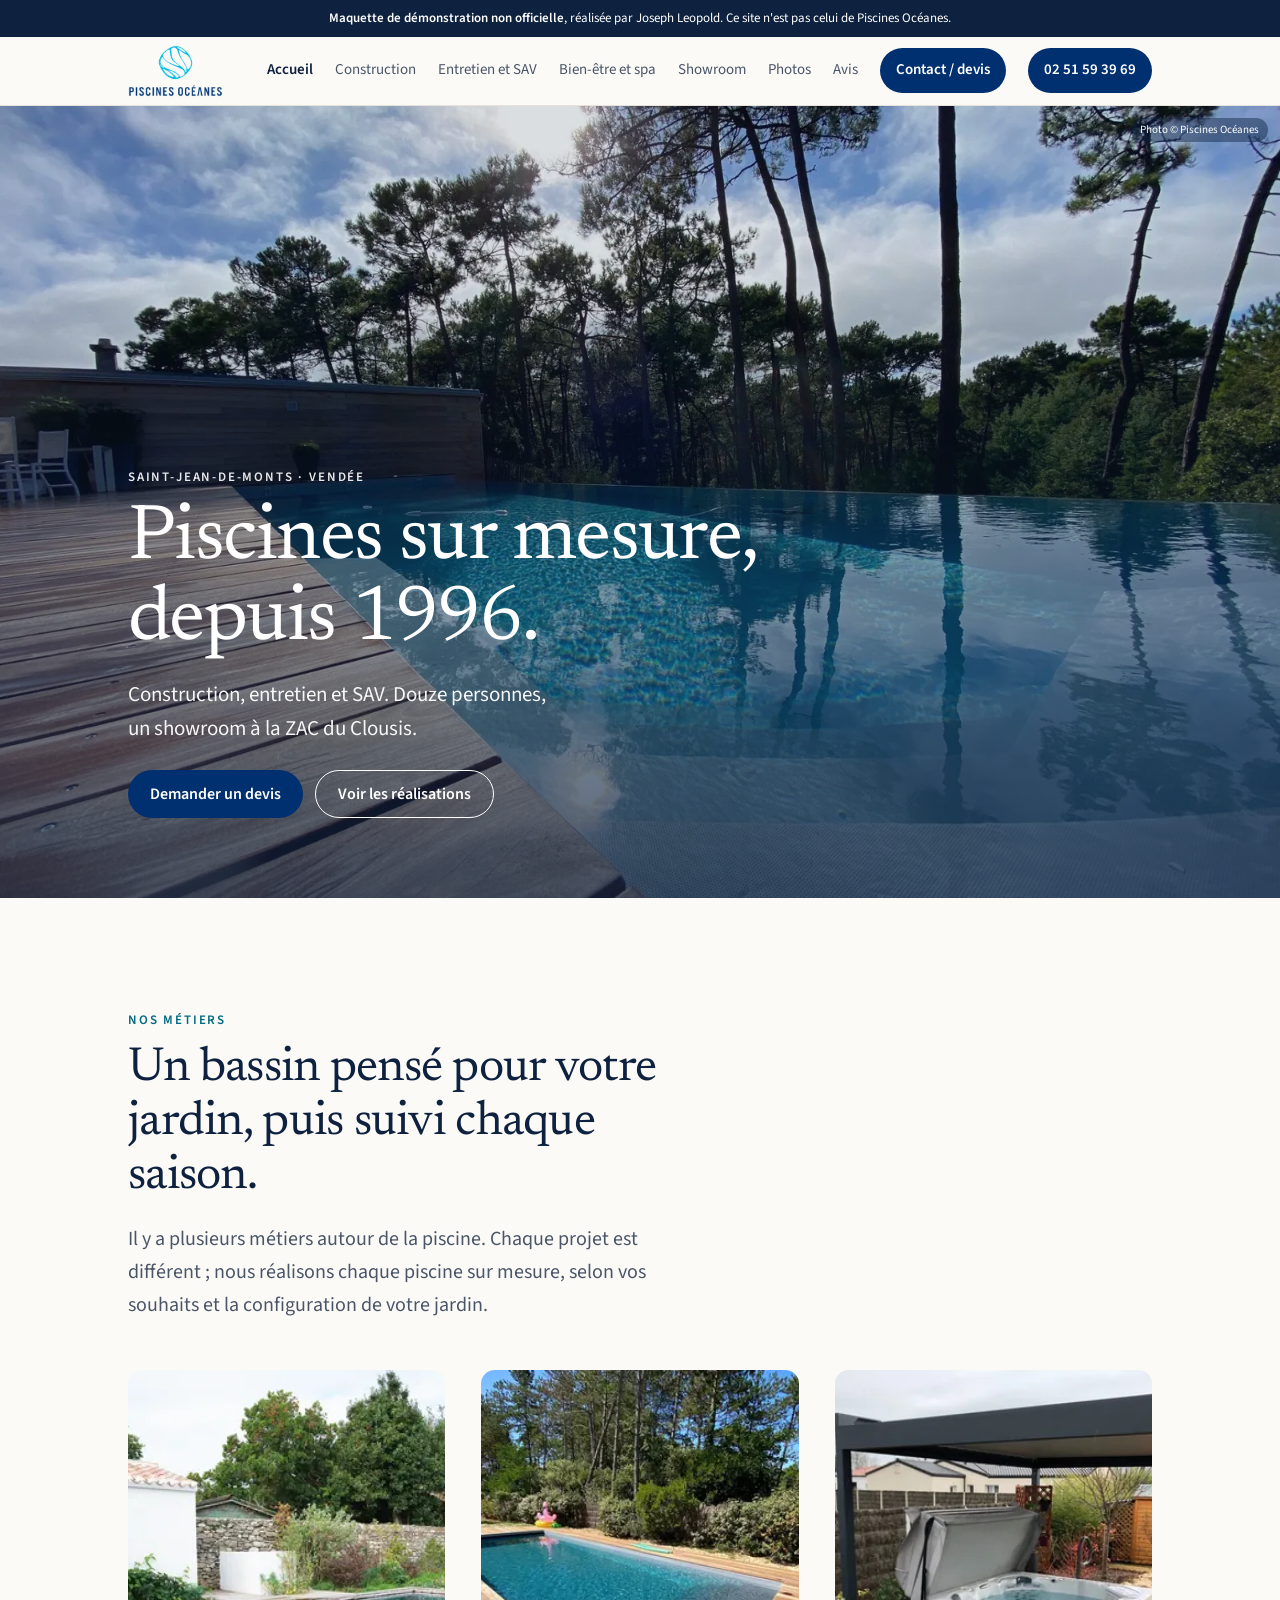
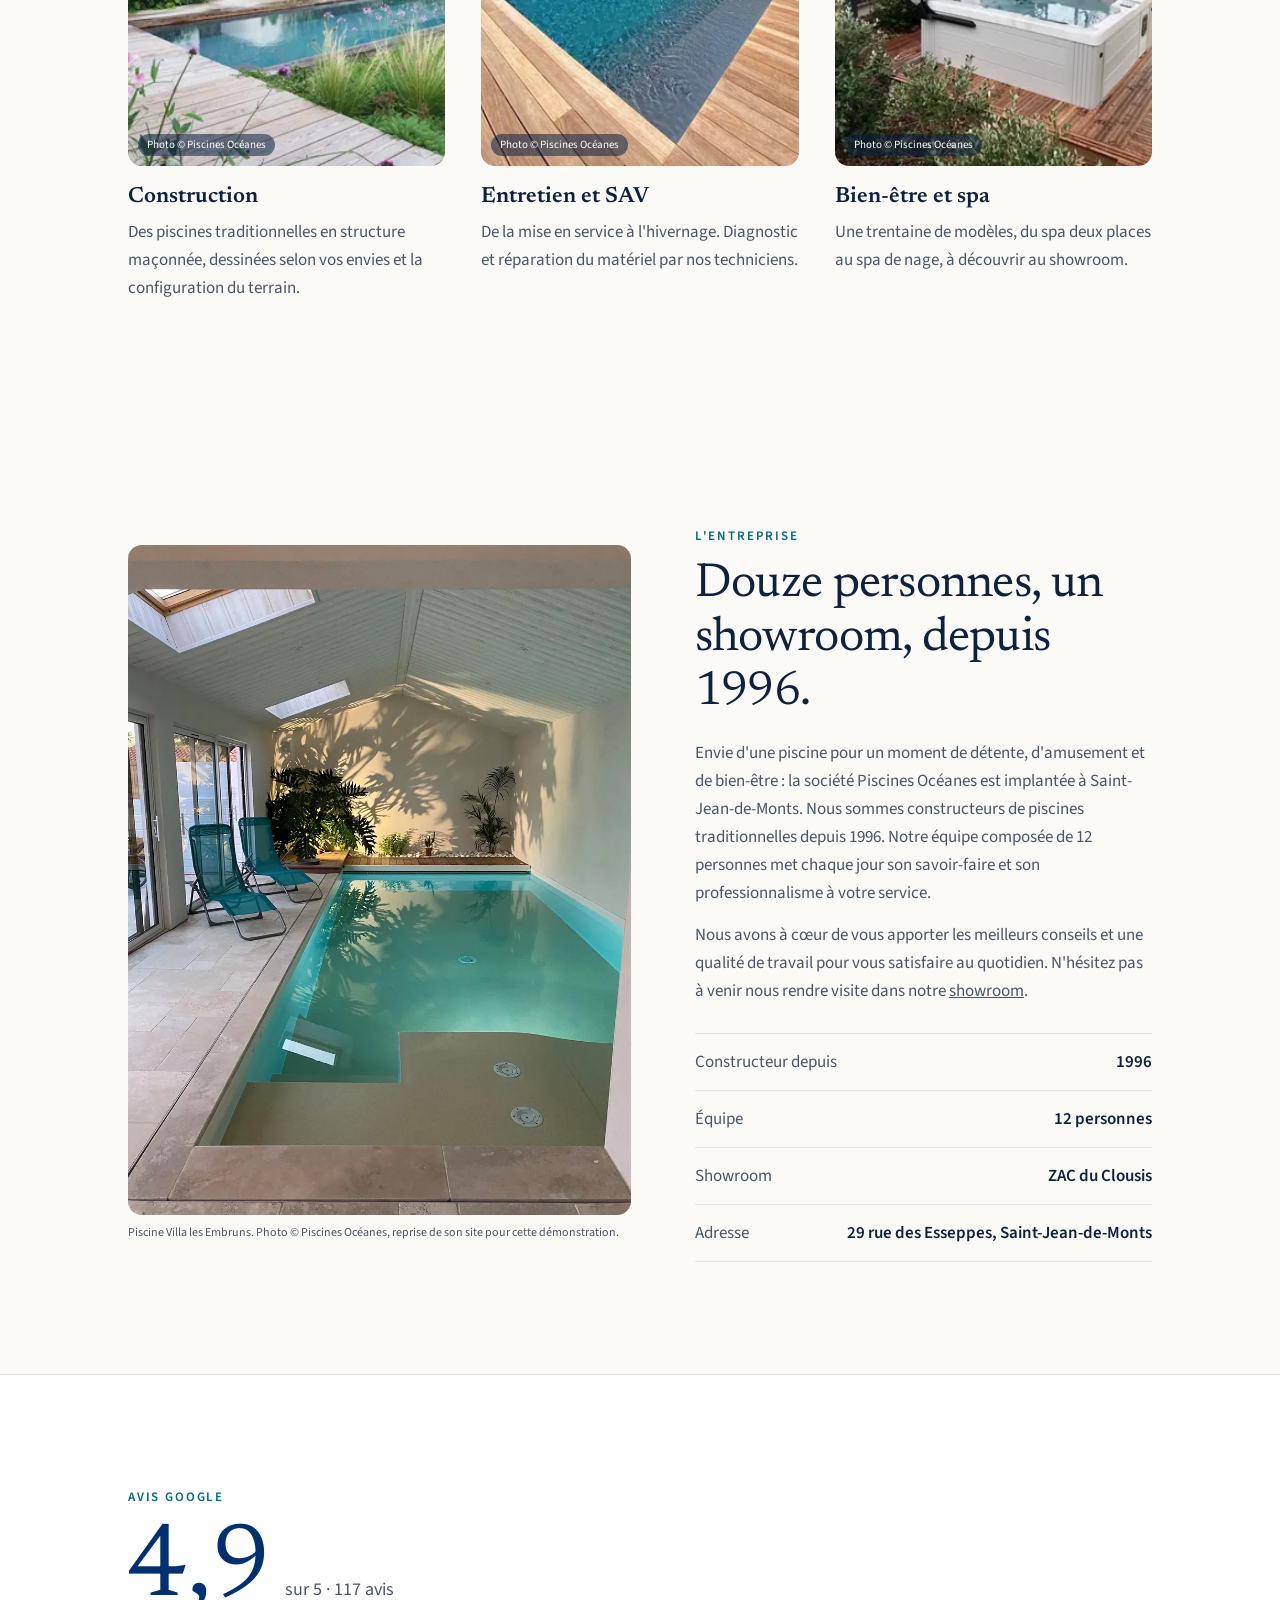
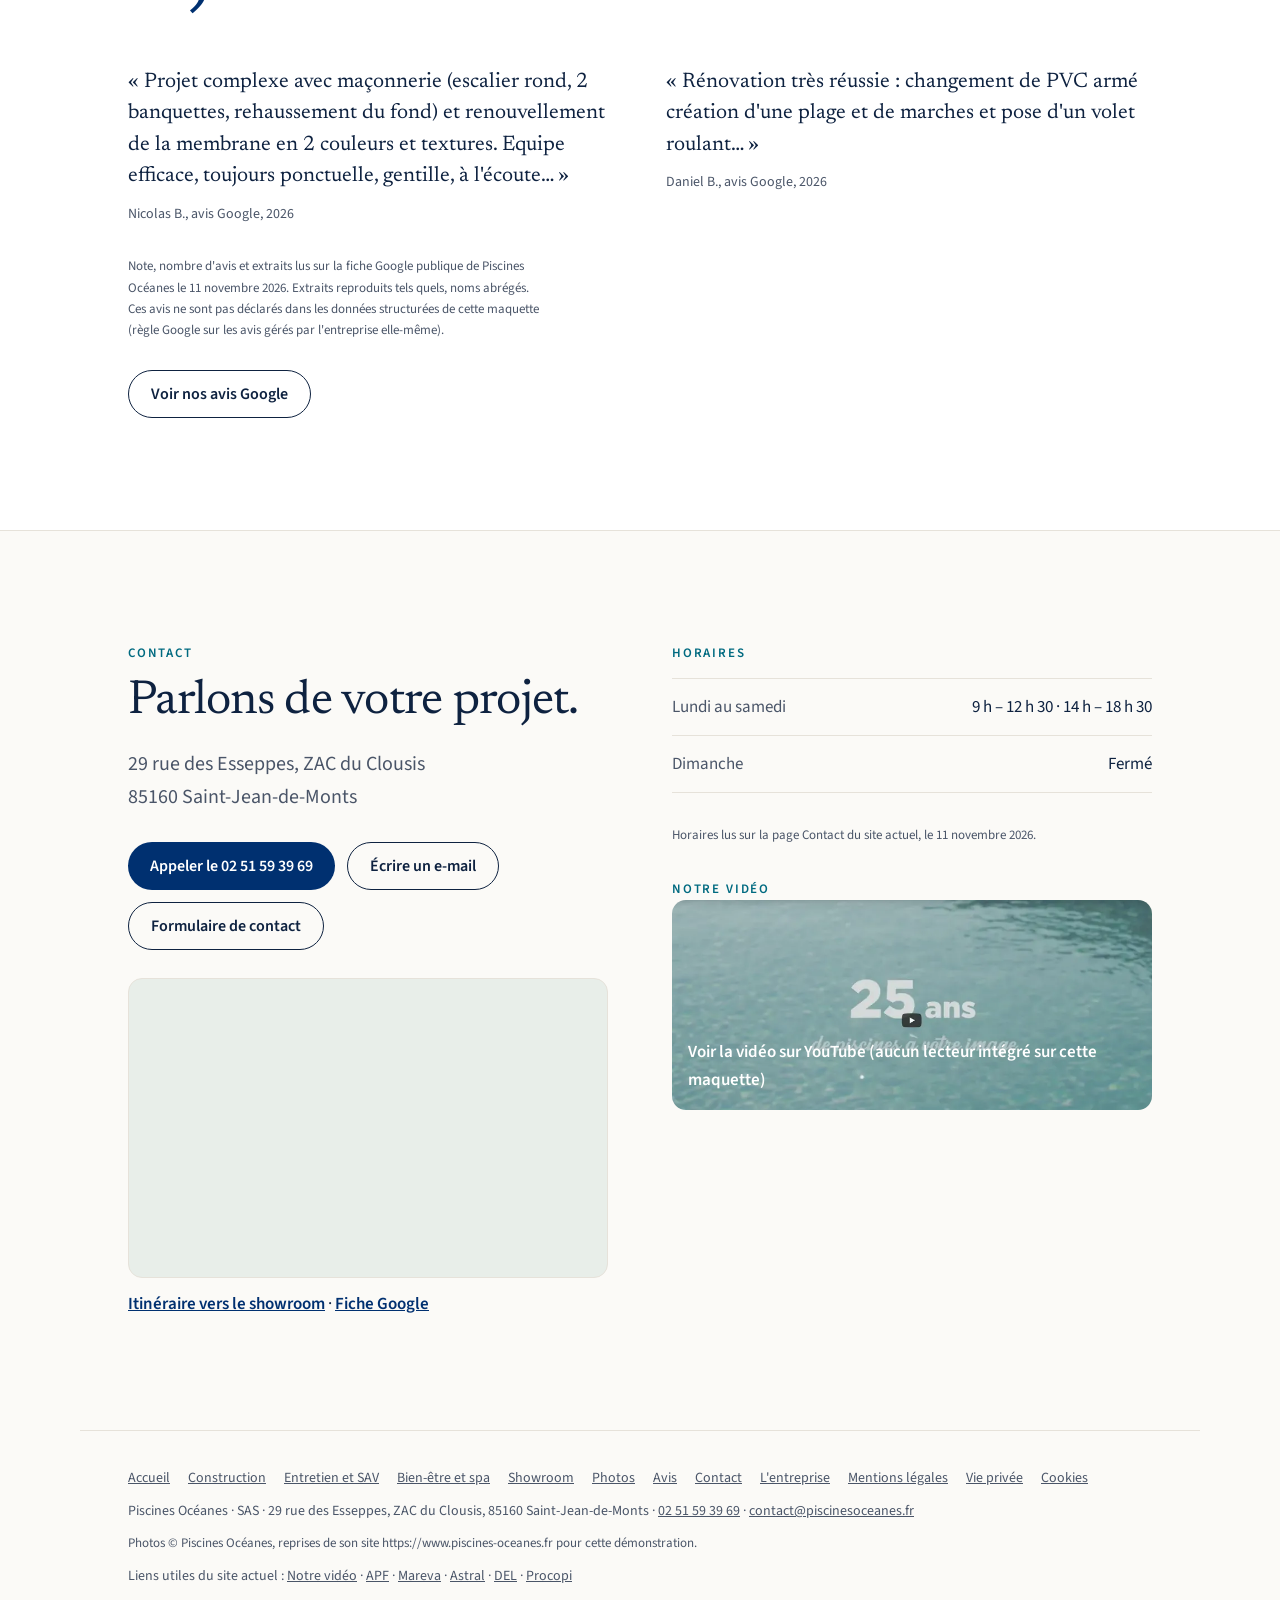
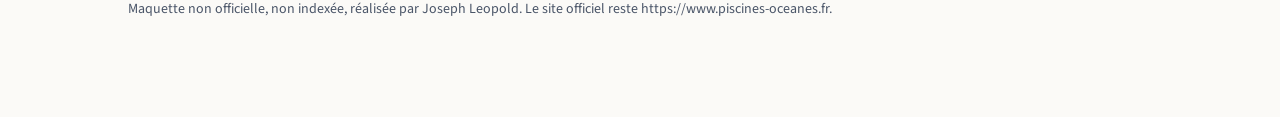
==== commit 6d4a1d30: "Maquette complète : toutes les pages du site, photos du client, SEO local. Bandeau non officiel, noi" ====
--- a/index.html
+++ b/index.html
@@ -4,119 +4,243 @@
 <meta charset="utf-8">
 <meta name="viewport" content="width=device-width, initial-scale=1">
 <meta name="robots" content="noindex, nofollow, noarchive">
-<title>Piscines Océanes · Saint-Jean-de-Monts (maquette non officielle)</title>
-<meta name="description" content="Maquette de démonstration non officielle, réalisée par Joseph Leopold. Ce site n'est pas celui de Piscines Océanes.">
-<link rel="preconnect" href="https://fonts.googleapis.com">
-<link rel="preconnect" href="https://fonts.gstatic.com" crossorigin>
-<link href="https://fonts.googleapis.com/css2?family=Newsreader:opsz,wght@6..72,400;6..72,600&family=Source+Sans+3:wght@400;600&display=swap" rel="stylesheet">
+<title>Piscines Océanes à Saint-Jean-de-Monts — construction et entretien depuis 1996</title>
+<meta name="description" content="Constructeur de piscines traditionnelles à Saint-Jean-de-Monts depuis 1996. Entretien, SAV et spas, showroom à la ZAC du Clousis. Maquette non officielle.">
+<link rel="canonical" href="https://wn5zw4s89s-svg.github.io/maquette-piscines-oceanes-demo/">
+<meta property="og:type" content="website">
+<meta property="og:title" content="Piscines Océanes à Saint-Jean-de-Monts — construction et entretien depuis 1996">
+<meta property="og:description" content="Constructeur de piscines traditionnelles à Saint-Jean-de-Monts depuis 1996. Entretien, SAV et spas, showroom à la ZAC du Clousis. Maquette non officielle.">
+<meta property="og:url" content="https://wn5zw4s89s-svg.github.io/maquette-piscines-oceanes-demo/">
+<meta property="og:image" content="https://wn5zw4s89s-svg.github.io/maquette-piscines-oceanes-demo/img/og-piscines-oceanes.jpg">
+<meta property="og:locale" content="fr_FR">
+<meta name="twitter:card" content="summary_large_image">
+<link rel="icon" href="img/logo-280.png" type="image/png">
+<link rel="preload" as="image" href="img/webp/fre2-960.webp" type="image/webp" media="(max-width: 700px)">
+<link rel="preload" as="image" href="img/webp/fre2-1600.webp" type="image/webp" media="(min-width: 701px)">
+<link rel="preload" as="font" href="fonts/Newsreader-400.woff2" type="font/woff2" crossorigin>
+<link rel="preload" as="font" href="fonts/SourceSans3-400.woff2" type="font/woff2" crossorigin>
 <link rel="stylesheet" href="css/style.css">
-</head>
-<body>
+<script type="application/ld+json">
+{
+  "@context": "https://schema.org",
+  "@type": "HomeAndConstructionBusiness",
+  "@id": "https://wn5zw4s89s-svg.github.io/maquette-piscines-oceanes-demo/#entreprise",
+  "name": "Piscines Océanes",
+  "legalName": "Piscines Océanes",
+  "url": "https://wn5zw4s89s-svg.github.io/maquette-piscines-oceanes-demo/",
+  "telephone": "+33251593969",
+  "email": "contact@piscinesoceanes.fr",
+  "image": "https://wn5zw4s89s-svg.github.io/maquette-piscines-oceanes-demo/img/og-piscines-oceanes.jpg",
+  "logo": "https://wn5zw4s89s-svg.github.io/maquette-piscines-oceanes-demo/img/logo-560.png",
+  "foundingDate": "1996-01-04",
+  "address": {
+    "@type": "PostalAddress",
+    "streetAddress": "29 rue des Esseppes, ZAC du Clousis",
+    "addressLocality": "Saint-Jean-de-Monts",
+    "postalCode": "85160",
+    "addressRegion": "Vendée",
+    "addressCountry": "FR"
+  },
+  "geo": {
+    "@type": "GeoCoordinates",
+    "latitude": 46.7910299,
+    "longitude": -2.0259074
+  },
+  "hasMap": "https://www.google.com/maps/search/?api=1&query=Piscines+Oc%C3%A9anes+Saint-Jean-de-Monts",
+  "areaServed": [
+    {
+      "@type": "City",
+      "name": "Saint-Jean-de-Monts"
+    },
+    {
+      "@type": "AdministrativeArea",
+      "name": "Vendée"
+    }
+  ],
+  "openingHoursSpecification": [
+    {
+      "@type": "OpeningHoursSpecification",
+      "dayOfWeek": [
+        "Monday",
+        "Tuesday",
+        "Wednesday",
+        "Thursday",
+        "Friday",
+        "Saturday"
+      ],
+      "opens": "09:00",
+      "closes": "12:30"
+    },
+    {
+      "@type": "OpeningHoursSpecification",
+      "dayOfWeek": [
+        "Monday",
+        "Tuesday",
+        "Wednesday",
+        "Thursday",
+        "Friday",
+        "Saturday"
+      ],
+      "opens": "14:00",
+      "closes": "18:30"
+    }
+  ]
+}
+</script>
+<script type="application/ld+json">
+{
+  "@context": "https://schema.org",
+  "@type": "BreadcrumbList",
+  "itemListElement": [
+    {
+      "@type": "ListItem",
+      "position": 1,
+      "name": "Accueil",
+      "item": "https://wn5zw4s89s-svg.github.io/maquette-piscines-oceanes-demo/"
+    }
+  ]
+}
+</script>
+</head><body>
+<a class="skip" href="#contenu">Aller au contenu</a>
 <div class="demo"><strong>Maquette de démonstration non officielle</strong>, réalisée par Joseph Leopold. Ce site n'est pas celui de Piscines Océanes.</div>
-<header>
+<header class="site-header">
   <div class="bar">
-    <a class="brand" href="#top" aria-label="Piscines Océanes, accueil">
-      <svg width="30" height="30" viewBox="0 0 44 44" aria-hidden="true"><circle cx="22" cy="22" r="19" fill="none" stroke="#0096B4" stroke-width="2"/><path d="M9 18c4-5 8-5 13 0s9 5 13 0M9 24c4-5 8-5 13 0s9 5 13 0M9 30c4-5 8-5 13 0s9 5 13 0" fill="none" stroke="#0096B4" stroke-width="1.7"/></svg>
-      Piscines Océanes
+    <a class="brand" href="index.html" aria-label="Piscines Océanes, accueil">
+      <img src="img/logo-400.png" srcset="img/logo-280.png 280w, img/logo-400.png 400w, img/logo-560.png 560w" sizes="140px" width="400" height="220" alt="Piscines Océanes">
     </a>
-    <nav>
-      <a class="link" href="#metier">Le métier</a>
-      <a class="link" href="#entreprise">L'entreprise</a>
-      <a class="link" href="#avis">Avis</a>
-      <a class="link" href="#contact">Contact</a>
-      <a class="call" href="tel:+33251593969">02 51 59 39 69</a>
+    <button class="menu-toggle" type="button" aria-expanded="false" aria-controls="menu" aria-label="Ouvrir le menu"><span></span></button>
+    <nav class="menu" id="menu">
+      <a class="link" href="index.html" aria-current="page">Accueil</a><a class="link" href="construction.html">Construction</a><a class="link" href="entretien-sav.html">Entretien et SAV</a><a class="link" href="bien-etre-spa.html">Bien-être et spa</a><a class="link" href="showroom.html">Showroom</a><a class="link" href="photos.html">Photos</a><a class="link" href="avis.html">Avis</a><a class="call" href="contact.html">Contact / devis</a><a class="call" href="tel:+33251593969">02 51 59 39 69</a>
     </nav>
   </div>
 </header>
-<main id="top">
+<main id="contenu">
   <div class="hero">
-    <img src="img/hero.jpg" alt="Piscine rectangulaire dans un jardin fleuri, en fin de journée" fetchpriority="high">
-    <a class="credit" href="https://unsplash.com/photos/swimming-pool-in-lush-garden-zO3aXA0cukg" rel="noopener">Photo d'illustration · Clay Banks, Unsplash</a>
-    <div class="copy">
+    <img src="img/webp/fre2-960.webp" srcset="img/webp/fre2-480.webp 480w, img/webp/fre2-960.webp 960w, img/webp/fre2-1600.webp 1600w, img/webp/fre2-1920.webp 1920w" sizes="100vw" width="1920" height="1440" alt="Réalisation de Piscines Océanes : piscine à débordement, terrasse en bois et pins" decoding="async" fetchpriority="high">
+    <span class="credit">Photo © Piscines Océanes</span>
+    <div class="copy rise">
       <p class="eyebrow">Saint-Jean-de-Monts · Vendée</p>
       <h1>Piscines sur mesure, depuis 1996.</h1>
-      <p class="lead">Construction, entretien et SAV, de Noirmoutier à Saint-Gilles-Croix-de-Vie.</p>
+      <p class="lead">Construction, entretien et SAV. Douze personnes, un showroom à la ZAC du Clousis.</p>
+      <div class="hero-actions">
+        <a class="btn primary" href="contact.html">Demander un devis</a>
+        <a class="btn ghost" href="photos.html" style="border-color:#fff;color:#fff">Voir les réalisations</a>
+      </div>
     </div>
   </div>
-
   <section id="metier">
-    <p class="eyebrow">Le métier</p>
+    <p class="eyebrow">Nos métiers</p>
     <h2>Un bassin pensé pour votre jardin, puis suivi chaque saison.</h2>
+    <p class="intro">Il y a plusieurs métiers autour de la piscine. Chaque projet est différent ; nous réalisons chaque piscine sur mesure, selon vos souhaits et la configuration de votre jardin.</p>
     <div class="services">
-      <article class="service">
-        <figure><img src="img/mosaique.jpg" alt="Margelle en bois et mosaïque bleue"><figcaption>Illustration · Pauline Bernfeld, Unsplash</figcaption></figure>
+      <a class="service" href="construction.html">
+        <figure><img src="img/webp/piscine-nature-noirmoutier-960.webp" srcset="img/webp/piscine-nature-noirmoutier-480.webp 480w, img/webp/piscine-nature-noirmoutier-960.webp 960w, img/webp/piscine-nature-noirmoutier-1600.webp 1600w, img/webp/piscine-nature-noirmoutier-1800.webp 1800w" sizes="(max-width:860px) 100vw, 33vw" width="1800" height="1200" alt="Piscine nature noirmoutier, réalisation de Piscines Océanes" loading="lazy" decoding="async"><figcaption>Photo © Piscines Océanes</figcaption></figure>
         <h3>Construction</h3>
-        <p>Des piscines traditionnelles, dessinées selon vos envies et la configuration du terrain.</p>
-      </article>
-      <article class="service">
-        <figure><img src="img/echelle.jpg" alt="Échelle de piscine en inox au-dessus d'une terrasse en bois"><figcaption>Illustration · Valentin Lacoste, Unsplash</figcaption></figure>
+        <p>Des piscines traditionnelles en structure maçonnée, dessinées selon vos envies et la configuration du terrain.</p>
+      </a>
+      <a class="service" href="entretien-sav.html">
+        <figure><img src="img/webp/p3-960.webp" srcset="img/webp/p3-480.webp 480w, img/webp/p3-960.webp 960w, img/webp/p3-1600.webp 1600w, img/webp/p3-1920.webp 1920w" sizes="(max-width:860px) 100vw, 33vw" width="1920" height="1440" alt="Réalisation de Piscines Océanes : piscine rectangulaire et plage en bois" loading="lazy" decoding="async"><figcaption>Photo © Piscines Océanes</figcaption></figure>
         <h3>Entretien et SAV</h3>
         <p>De la mise en service à l'hivernage. Diagnostic et réparation du matériel par nos techniciens.</p>
-      </article>
-      <article class="service">
-        <figure><img src="img/eau.jpg" alt="Surface d'eau claire traversée de reflets"><figcaption>Illustration · Eduardo Goody, Unsplash</figcaption></figure>
-        <h3>Spas</h3>
-        <p>Une trentaine de modèles, à découvrir au showroom.</p>
-      </article>
+      </a>
+      <a class="service" href="bien-etre-spa.html">
+        <figure><img src="img/webp/spa-couvert-saint-hilaire-de-riez-960.webp" srcset="img/webp/spa-couvert-saint-hilaire-de-riez-480.webp 480w, img/webp/spa-couvert-saint-hilaire-de-riez-960.webp 960w, img/webp/spa-couvert-saint-hilaire-de-riez-1600.webp 1600w, img/webp/spa-couvert-saint-hilaire-de-riez-1920.webp 1920w" sizes="(max-width:860px) 100vw, 33vw" width="1920" height="1440" alt="Spa couvert saint hilaire de riez, réalisation de Piscines Océanes" loading="lazy" decoding="async"><figcaption>Photo © Piscines Océanes</figcaption></figure>
+        <h3>Bien-être et spa</h3>
+        <p>Une trentaine de modèles, du spa deux places au spa de nage, à découvrir au showroom.</p>
+      </a>
     </div>
   </section>
-
   <section id="entreprise">
     <div class="split">
       <figure>
-        <img src="img/pool-house.jpg" alt="Piscine et pool house en pierre">
-        <figcaption>Photo d'illustration · Jesse Gardner, Unsplash. Vos propres réalisations prendraient cette place.</figcaption>
+        <img src="img/webp/piscine-villa-les-embruns-fab-960.webp" srcset="img/webp/piscine-villa-les-embruns-fab-480.webp 480w, img/webp/piscine-villa-les-embruns-fab-960.webp 960w, img/webp/piscine-villa-les-embruns-fab-1600.webp 1600w, img/webp/piscine-villa-les-embruns-fab-1920.webp 1920w" sizes="(max-width:860px) 100vw, 50vw" width="1920" height="2560" alt="Piscine villa les embruns fab, réalisation de Piscines Océanes" loading="lazy" decoding="async">
+        <figcaption>Piscine Villa les Embruns. Photo © Piscines Océanes, reprise de son site pour cette démonstration.</figcaption>
       </figure>
       <div>
         <p class="eyebrow">L'entreprise</p>
-        <h2>Douze personnes, un showroom, trente ans de chantiers.</h2>
+        <h2>Douze personnes, un showroom, depuis 1996.</h2>
+        <div class="prose">
+          <p>Envie d'une piscine pour un moment de détente, d'amusement et de bien-être : la société Piscines Océanes est implantée à Saint-Jean-de-Monts. Nous sommes constructeurs de piscines traditionnelles depuis 1996. Notre équipe composée de 12 personnes met chaque jour son savoir-faire et son professionnalisme à votre service.</p>
+          <p>Nous avons à cœur de vous apporter les meilleurs conseils et une qualité de travail pour vous satisfaire au quotidien. N'hésitez pas à venir nous rendre visite dans notre <a href="showroom.html">showroom</a>.</p>
+        </div>
         <ul class="facts">
           <li>Constructeur depuis <b>1996</b></li>
           <li>Équipe <b>12 personnes</b></li>
           <li>Showroom <b>ZAC du Clousis</b></li>
-          <li>Secteur <b>Noirmoutier, Challans, Saint-Gilles</b></li>
+          <li>Adresse <b>29 rue des Esseppes, Saint-Jean-de-Monts</b></li>
         </ul>
       </div>
     </div>
   </section>
-
   <section class="reviews" id="avis">
-    <div class="in">
-      <p class="eyebrow">Avis Google</p>
-      <div class="score"><span class="n">4,9</span><span class="s">sur 5 · 117 avis</span></div>
-      <div class="quotes">
-        <blockquote>« Projet complexe avec maçonnerie (escalier rond, 2 banquettes, rehaussement du fond) et renouvellement de la membrane en 2 couleurs et textures. Equipe efficace, toujours ponctuelle, gentille, à l'écoute… »<footer>Nicolas B., avis Google, 2026</footer></blockquote>
-        <blockquote>« Rénovation très réussie : changement de PVC armé création d'une plage et de marches et pose d'un volet roulant… »<footer>Daniel B., avis Google, 2026</footer></blockquote>
-      </div>
-      <p class="src">Note, nombre d'avis et extraits lus sur la fiche Google de Piscines Océanes le 11 novembre 2026. Extraits reproduits tels quels, noms abrégés.</p>
-    </div>
-  </section>
-
+  <div class="in">
+    <p class="eyebrow">Avis Google</p>
+    <div class="score"><span class="n">4,9</span><span class="s">sur 5 · 117 avis</span></div>
+    <div class="quotes">
+      <blockquote>« Projet complexe avec maçonnerie (escalier rond, 2 banquettes, rehaussement du fond) et renouvellement de la membrane en 2 couleurs et textures. Equipe efficace, toujours ponctuelle, gentille, à l'écoute… »<footer>Nicolas B., avis Google, 2026</footer></blockquote>
+      <blockquote>« Rénovation très réussie : changement de PVC armé création d'une plage et de marches et pose d'un volet roulant… »<footer>Daniel B., avis Google, 2026</footer></blockquote>
+    </div>
+    <p class="src">Note, nombre d'avis et extraits lus sur la fiche Google publique de Piscines Océanes le 11 novembre 2026. Extraits reproduits tels quels, noms abrégés. Ces avis ne sont pas déclarés dans les données structurées de cette maquette (règle Google sur les avis gérés par l'entreprise elle-même).</p>
+    <p class="actions"><a class="btn ghost" href="https://www.google.com/maps/search/?api=1&query=Piscines+Oc%C3%A9anes+Saint-Jean-de-Monts" rel="noopener">Voir nos avis Google</a></p>
+  </div>
+</section>
   <section id="contact">
     <div class="contact">
       <div>
         <p class="eyebrow">Contact</p>
         <h2>Parlons de votre projet.</h2>
-        <p class="intro">29 rue des Essepes, ZAC du Clousis<br>85160 Saint-Jean-de-Monts</p>
+        <address class="intro">29 rue des Esseppes, ZAC du Clousis<br>85160 Saint-Jean-de-Monts</address>
         <div class="actions">
           <a class="btn primary" href="tel:+33251593969">Appeler le 02 51 59 39 69</a>
           <a class="btn ghost" href="mailto:contact@piscinesoceanes.fr">Écrire un e-mail</a>
+          <a class="btn ghost" href="contact.html">Formulaire de contact</a>
         </div>
+        <div class="map-wrap">
+  <iframe title="Carte : Piscines Océanes à Saint-Jean-de-Monts" src="https://maps.google.com/maps?q=29+rue+des+Esseppes+85160+Saint-Jean-de-Monts&hl=fr&z=16&output=embed" loading="lazy" referrerpolicy="no-referrer-when-downgrade" allowfullscreen></iframe>
+</div>
+<p><a class="map-link" href="https://www.google.com/maps/dir/?api=1&destination=29+rue+des+Esseppes+85160+Saint-Jean-de-Monts" rel="noopener">Itinéraire vers le showroom</a> · <a class="map-link" href="https://www.google.com/maps/search/?api=1&query=Piscines+Oc%C3%A9anes+Saint-Jean-de-Monts" rel="noopener">Fiche Google</a></p>
       </div>
       <div>
         <p class="eyebrow">Horaires</p>
         <ul class="hours">
-          <li><span>Lundi au samedi</span><span>9 h – 12 h 30 · 14 h – 18 h 30</span></li>
-          <li><span>Dimanche</span><span>Fermé</span></li>
-        </ul>
+  <li><span>Lundi au samedi</span><span>9 h – 12 h 30 · 14 h – 18 h 30</span></li>
+  <li><span>Dimanche</span><span>Fermé</span></li>
+</ul>
+<p class="src">Horaires lus sur la page Contact du site actuel, le 11 novembre 2026.</p>
+        <p class="eyebrow" style="margin-top:32px">Notre vidéo</p>
+        <a class="video-card" href="https://www.youtube.com/watch?v=r4H31I2Mkhc" rel="noopener">
+          <img src="img/webp/capture-51643c2e-960.webp" srcset="img/webp/capture-51643c2e-480.webp 480w, img/webp/capture-51643c2e-960.webp 960w, img/webp/capture-51643c2e-1600.webp 1600w, img/webp/capture-51643c2e-1836.webp 1836w" sizes="(max-width:860px) 100vw, 50vw" width="1836" height="719" alt="Vidéo Piscines Océanes, à ouvrir sur YouTube" loading="lazy" decoding="async">
+          <span>Voir la vidéo sur YouTube (aucun lecteur intégré sur cette maquette)</span>
+        </a>
       </div>
     </div>
   </section>
 </main>
 <footer class="site">
-  <span>Piscines Océanes · SAS · Saint-Jean-de-Monts</span>
-  <span><a href="mentions.html">Mentions légales et crédits photo</a></span>
-  <span>Maquette non officielle, non indexée, réalisée par Joseph Leopold.</span>
+  <nav class="foot-nav" aria-label="Pied de page">
+    <a href="index.html">Accueil</a>
+    <a href="construction.html">Construction</a>
+    <a href="entretien-sav.html">Entretien et SAV</a>
+    <a href="bien-etre-spa.html">Bien-être et spa</a>
+    <a href="showroom.html">Showroom</a>
+    <a href="photos.html">Photos</a>
+    <a href="avis.html">Avis</a>
+    <a href="contact.html">Contact</a>
+    <a href="a-propos.html">L'entreprise</a>
+    <a href="mentions.html">Mentions légales</a>
+    <a href="vie-privee.html">Vie privée</a>
+    <a href="privacy.html">Cookies</a>
+  </nav>
+  <p>Piscines Océanes · SAS · 29 rue des Esseppes, ZAC du Clousis, 85160 Saint-Jean-de-Monts · <a href="tel:+33251593969">02 51 59 39 69</a> · <a href="mailto:contact@piscinesoceanes.fr">contact@piscinesoceanes.fr</a></p>
+  <p class="photo-credit">Photos © Piscines Océanes, reprises de son site https://www.piscines-oceanes.fr pour cette démonstration.</p>
+  <p>Liens utiles du site actuel : <a href="https://www.youtube.com/watch?v=r4H31I2Mkhc" rel="noopener">Notre vidéo</a> · <a href="http://liner-couverture-equipement-piscine.fr/" rel="noopener">APF</a> · <a href="https://www.mareva.fr/" rel="noopener">Mareva</a> · <a href="https://www.astralpool.com/" rel="noopener">Astral</a> · <a href="http://www.del-piscine.fr/" rel="noopener">DEL</a> · <a href="http://www.procopi.com/" rel="noopener">Procopi</a></p>
+  <p>Maquette non officielle, non indexée, réalisée par Joseph Leopold. Le site officiel reste https://www.piscines-oceanes.fr.</p>
 </footer>
+<div class="sticky-cta" aria-label="Actions rapides">
+  <a class="btn primary" href="tel:+33251593969">Appeler</a>
+  <a class="btn ghost" href="contact.html">Demander un devis</a>
+</div>
+<script src="js/main.js" defer></script>
 </body>
-</html>
+</html>
--- a/css/style.css
+++ b/css/style.css
@@ -1,52 +1,97 @@
+@font-face{font-family:"Newsreader";font-style:normal;font-weight:400;font-display:swap;src:url("../fonts/Newsreader-400.woff2") format("woff2")}
+@font-face{font-family:"Newsreader";font-style:normal;font-weight:600;font-display:swap;src:url("../fonts/Newsreader-600.woff2") format("woff2")}
+@font-face{font-family:"Source Sans 3";font-style:normal;font-weight:400;font-display:swap;src:url("../fonts/SourceSans3-400.woff2") format("woff2")}
+@font-face{font-family:"Source Sans 3";font-style:normal;font-weight:600;font-display:swap;src:url("../fonts/SourceSans3-600.woff2") format("woff2")}
+
 :root{
-  --ink:#0E2240; --ink-2:#4A5568; --ink-3:#6B7584;
-  --paper:#FBFAF7; --line:#E6E2DA; --lagon:#007F99; --navy:#003070;
+  --ink:#0E2240; --ink-2:#4A5568; --ink-3:#4A5568;
+  --paper:#FBFAF7; --line:#E6E2DA; --lagon:#006A80; --navy:#003070;
   --serif:"Newsreader",Georgia,serif; --sans:"Source Sans 3",system-ui,-apple-system,"Segoe UI",sans-serif;
   --max:1120px; --pad:clamp(20px,5vw,48px);
 }
 *{box-sizing:border-box;margin:0;padding:0}
 html{scroll-behavior:smooth;-webkit-text-size-adjust:100%}
-body{background:var(--paper);color:var(--ink);font:400 17px/1.6 var(--sans);-webkit-font-smoothing:antialiased}
-img{display:block;max-width:100%;height:auto}
+body{background:var(--paper);color:var(--ink);font:400 17px/1.65 var(--sans);-webkit-font-smoothing:antialiased}
+img,svg{display:block;max-width:100%;height:auto}
 a{color:inherit}
-.demo{background:var(--ink);color:#fff;font-size:13px;line-height:1.4;text-align:center;padding:9px var(--pad)}
+:focus-visible{outline:2px solid var(--lagon);outline-offset:3px}
+
+.skip{position:absolute;left:-999px;top:0;background:var(--navy);color:#fff;padding:10px 16px;z-index:100}
+.skip:focus{left:var(--pad);top:8px}
+
+.demo{background:var(--ink);color:#fff;font-size:13px;line-height:1.45;text-align:center;padding:9px var(--pad);position:relative;z-index:21}
 .demo strong{font-weight:600}
-header{position:sticky;top:0;z-index:10;background:rgba(251,250,247,.92);backdrop-filter:saturate(1.4) blur(10px);-webkit-backdrop-filter:saturate(1.4) blur(10px);border-bottom:1px solid var(--line)}
-.bar{max-width:var(--max);margin:0 auto;padding:12px var(--pad);display:flex;align-items:center;justify-content:space-between;gap:16px}
-.brand{display:flex;align-items:center;gap:10px;text-decoration:none;font:600 19px/1 var(--serif);letter-spacing:.01em;color:var(--navy);white-space:nowrap}
-nav{display:flex;align-items:center;gap:28px;font-size:15px}
-nav a{text-decoration:none;color:var(--ink-2)}
-nav a:hover{color:var(--ink)}
-.call{display:inline-flex;align-items:center;text-decoration:none;font-weight:600;font-size:15px;color:#fff !important;background:var(--navy);padding:10px 16px;border-radius:999px;white-space:nowrap}
+
+header.site-header{position:sticky;top:0;z-index:20;background:rgba(251,250,247,.94);backdrop-filter:saturate(1.4) blur(10px);-webkit-backdrop-filter:saturate(1.4) blur(10px);border-bottom:1px solid var(--line)}
+.bar{max-width:var(--max);margin:0 auto;padding:8px var(--pad);display:flex;align-items:center;justify-content:space-between;gap:16px}
+.brand{display:flex;align-items:center;text-decoration:none;flex:0 0 auto}
+.brand img{height:52px;width:auto}
+nav.menu{display:flex;align-items:center;gap:22px;font-size:15px}
+nav.menu a{text-decoration:none;color:var(--ink-2)}
+nav.menu a:hover,nav.menu a[aria-current="page"]{color:var(--ink);font-weight:600}
+.call{display:inline-flex;align-items:center;text-decoration:none;font-weight:600;font-size:15px;color:#fff !important;background:var(--navy);padding:10px 16px;border-radius:999px;white-space:nowrap;min-height:44px}
 .call:hover{background:#00245a}
-@media (max-width:860px){nav .link{display:none}}
-.hero{position:relative;height:min(78vh,760px);min-height:480px;overflow:hidden;background:#cfd8d4}
+.menu-toggle{display:none;border:1px solid var(--line);background:#fff;border-radius:10px;width:44px;height:44px;align-items:center;justify-content:center;cursor:pointer}
+.menu-toggle span,.menu-toggle span:before,.menu-toggle span:after{display:block;width:18px;height:2px;background:var(--ink);position:relative;content:""}
+.menu-toggle span:before{position:absolute;top:-6px}
+.menu-toggle span:after{position:absolute;top:6px}
+
+@media (max-width:960px){
+  .menu-toggle{display:inline-flex}
+  nav.menu{display:none;position:absolute;left:0;right:0;top:100%;background:var(--paper);border-bottom:1px solid var(--line);flex-direction:column;align-items:stretch;padding:12px var(--pad) 20px;gap:0}
+  nav.menu.is-open{display:flex}
+  nav.menu a{padding:12px 0;border-bottom:1px solid var(--line);min-height:44px}
+  nav.menu .call{margin-top:12px;justify-content:center}
+  .brand img{height:44px}
+}
+
+.hero{position:relative;height:min(88vh,820px);min-height:520px;overflow:hidden;background:#1a2a28}
 .hero img{width:100%;height:100%;object-fit:cover;object-position:50% 60%}
-.hero::after{content:"";position:absolute;inset:0;background:linear-gradient(180deg,rgba(14,34,64,0) 30%,rgba(14,34,64,.66) 100%)}
-.hero .copy{position:absolute;z-index:1;left:0;right:0;bottom:0;max-width:var(--max);margin:0 auto;padding:0 var(--pad) clamp(32px,6vw,72px);color:#fff}
+.hero::after{content:"";position:absolute;inset:0;background:linear-gradient(180deg,rgba(14,34,64,.15) 20%,rgba(14,34,64,.72) 100%)}
+.hero .copy{position:absolute;z-index:1;left:0;right:0;bottom:0;max-width:var(--max);margin:0 auto;padding:0 var(--pad) clamp(36px,7vw,80px);color:#fff}
 .eyebrow{font-size:13px;letter-spacing:.14em;text-transform:uppercase;font-weight:600;color:var(--lagon)}
 .hero .eyebrow{color:#fff;opacity:.9}
-h1{font:400 clamp(42px,7vw,80px)/1.02 var(--serif);letter-spacing:-.015em;margin:12px 0 14px;max-width:13ch}
-.hero p.lead{font-size:clamp(17px,2vw,20px);max-width:40ch;opacity:.95}
+h1{font:400 clamp(40px,6.6vw,78px)/1.04 var(--serif);letter-spacing:-.02em;margin:12px 0 14px;max-width:16ch}
+.hero p.lead{font-size:clamp(17px,2vw,21px);max-width:42ch;opacity:.95}
+.hero .hero-actions{display:flex;flex-wrap:wrap;gap:12px;margin-top:24px}
 .credit{position:absolute;z-index:1;right:12px;top:12px;font-size:11px;color:#fff;background:rgba(14,34,64,.45);padding:3px 9px;border-radius:999px;text-decoration:none}
-section{max-width:var(--max);margin:0 auto;padding:clamp(72px,10vw,128px) var(--pad)}
-h2{font:400 clamp(30px,4.4vw,48px)/1.1 var(--serif);letter-spacing:-.01em;margin:12px 0 18px;max-width:20ch}
-.intro{font-size:clamp(18px,2vw,20px);color:var(--ink-2);max-width:56ch}
+
+.page-hero{padding:clamp(40px,6vw,72px) var(--pad) 0;max-width:var(--max);margin:0 auto}
+.page-hero h1{margin-bottom:10px}
+.page-hero .lead{font-size:clamp(18px,2vw,21px);color:var(--ink-2);max-width:56ch}
+
+.crumbs{max-width:var(--max);margin:0 auto;padding:16px var(--pad) 0;font-size:14px;color:var(--ink-3)}
+.crumbs ol{list-style:none;display:flex;flex-wrap:wrap;gap:6px 0}
+.crumbs li:not(:last-child)::after{content:" / ";color:var(--ink-3);margin:0 8px}
+.crumbs a{color:var(--ink-2);text-decoration:none}
+.crumbs a:hover{text-decoration:underline}
+
+section{max-width:var(--max);margin:0 auto;padding:clamp(64px,9vw,112px) var(--pad)}
+h2{font:400 clamp(30px,4.4vw,48px)/1.12 var(--serif);letter-spacing:-.015em;margin:12px 0 18px;max-width:22ch}
+.intro{font-size:clamp(18px,2vw,20px);color:var(--ink-2);max-width:58ch}
+.prose p{color:var(--ink-2);max-width:66ch;margin-bottom:14px}
+.prose h2{margin-top:8px}
+.prose ul,.prose ol{color:var(--ink-2);max-width:66ch;margin:0 0 16px 1.2em}
+
 .services{display:grid;grid-template-columns:repeat(3,1fr);gap:clamp(20px,3vw,36px);margin-top:48px}
-@media (max-width:860px){.services{grid-template-columns:1fr;gap:44px}}
+@media (max-width:860px){.services{grid-template-columns:1fr;gap:36px}}
+.service{text-decoration:none;color:inherit;display:block}
 .service figure{position:relative;aspect-ratio:4/5;overflow:hidden;border-radius:14px;background:#dde3e1}
-.service figure img{width:100%;height:100%;object-fit:cover}
 @media (max-width:860px){.service figure{aspect-ratio:3/2}}
+.service figure img{width:100%;height:100%;object-fit:cover;transition:transform .6s ease}
+.service:hover figure img{transform:scale(1.04)}
 .service h3{font:600 22px/1.25 var(--serif);margin:18px 0 6px}
 .service p{color:var(--ink-2)}
-figcaption{font-size:12px;color:var(--ink-3);margin-top:10px}
-.service figcaption{position:absolute;left:10px;bottom:10px;margin:0;color:#fff;background:rgba(14,34,64,.5);padding:2px 9px;border-radius:999px;font-size:11px}
+figcaption{font-size:12px;color:var(--ink-3);margin-top:8px}
+.service figcaption{position:absolute;left:10px;bottom:10px;margin:0;color:#fff;background:rgba(14,34,64,.55);padding:2px 9px;border-radius:999px;font-size:11px}
+
 .split{display:grid;grid-template-columns:1.1fr 1fr;gap:clamp(32px,5vw,80px);align-items:center}
 @media (max-width:860px){.split{grid-template-columns:1fr}}
-.split figure img{border-radius:14px}
+.split figure img{border-radius:14px;width:100%;height:auto}
 .facts{list-style:none;margin-top:28px;border-top:1px solid var(--line)}
 .facts li{display:flex;justify-content:space-between;gap:16px;padding:14px 0;border-bottom:1px solid var(--line);color:var(--ink-2)}
 .facts li b{font-weight:600;color:var(--ink);text-align:right}
+
 .reviews{background:#fff;border-top:1px solid var(--line);border-bottom:1px solid var(--line);max-width:none}
 .reviews{padding-left:0;padding-right:0}
 .reviews .in{max-width:var(--max);margin:0 auto;padding:0 var(--pad)}
@@ -55,20 +100,89 @@
 .score .s{color:var(--ink-2);font-size:18px}
 .quotes{display:grid;grid-template-columns:repeat(2,1fr);gap:clamp(24px,4vw,64px);margin-top:44px}
 @media (max-width:860px){.quotes{grid-template-columns:1fr}}
-blockquote{font:400 20px/1.5 var(--serif);color:var(--ink)}
+blockquote{font:400 21px/1.5 var(--serif);color:var(--ink)}
 blockquote footer{font:400 14px/1.4 var(--sans);color:var(--ink-3);margin-top:12px}
-.src{font-size:13px;color:var(--ink-3);margin-top:40px;max-width:70ch}
+.src{font-size:13px;color:var(--ink-3);margin-top:32px;max-width:70ch}
+
 .contact{display:grid;grid-template-columns:1fr 1fr;gap:clamp(32px,5vw,80px)}
 @media (max-width:860px){.contact{grid-template-columns:1fr}}
 .actions{display:flex;flex-wrap:wrap;gap:12px;margin-top:28px}
-.btn{display:inline-flex;align-items:center;justify-content:center;min-height:48px;padding:0 22px;border-radius:999px;font-weight:600;text-decoration:none;font-size:16px}
+.btn{display:inline-flex;align-items:center;justify-content:center;min-height:48px;padding:0 22px;border-radius:999px;font-weight:600;text-decoration:none;font-size:16px;border:0;cursor:pointer;font-family:inherit}
 .btn.primary{background:var(--navy);color:#fff}
-.btn.ghost{border:1px solid var(--ink);color:var(--ink)}
+.btn.ghost{border:1px solid var(--ink);color:var(--ink);background:transparent}
 .hours{list-style:none;margin-top:14px;border-top:1px solid var(--line)}
 .hours li{display:flex;justify-content:space-between;flex-wrap:wrap;gap:4px 16px;padding:14px 0;border-bottom:1px solid var(--line);color:var(--ink-2)}
 .hours li span:last-child{color:var(--ink);font-variant-numeric:tabular-nums}
-footer.site{border-top:1px solid var(--line);max-width:var(--max);margin:0 auto;padding:36px var(--pad) 56px;font-size:14px;color:var(--ink-3);display:flex;flex-wrap:wrap;gap:12px 28px;justify-content:space-between}
+
+.map-wrap{margin-top:28px;border-radius:14px;overflow:hidden;border:1px solid var(--line);background:#e8eee9}
+.map-wrap{aspect-ratio:16/10;}.map-wrap iframe{width:100%;height:100%;min-height:280px;border:0;display:block}
+.map-link{display:inline-block;margin-top:12px;font-weight:600;color:var(--navy)}
+
+form.demo-form{display:grid;gap:14px;margin-top:20px}
+form.demo-form label{display:grid;gap:6px;font-size:14px;font-weight:600}
+form.demo-form input,form.demo-form textarea{font:400 16px/1.4 var(--sans);padding:12px 14px;border:1px solid var(--line);border-radius:10px;background:#fff;color:var(--ink);width:100%}
+form.demo-form textarea{min-height:120px;resize:vertical}
+form.demo-form .check{font-weight:400;display:flex;gap:10px;align-items:flex-start}
+form.demo-form .check input{width:auto;margin-top:4px}
+.form-note{font-size:13px;color:var(--ink-3);margin-top:8px}
+.form-ok{display:none;padding:12px 14px;background:#e8f4ea;border-radius:10px;color:#1a4a22}
+.form-ok.is-on{display:block}
+
+.filters{display:flex;flex-wrap:wrap;gap:8px;margin:28px 0 22px}
+.filters button{min-height:40px;padding:0 14px;border-radius:999px;border:1px solid var(--line);background:#fff;font:600 14px var(--sans);color:var(--ink-2);cursor:pointer}
+.filters button[aria-pressed="true"]{background:var(--navy);color:#fff;border-color:var(--navy)}
+.gallery{display:grid;grid-template-columns:repeat(3,1fr);gap:12px}
+@media (max-width:860px){.gallery{grid-template-columns:repeat(2,1fr);gap:8px}}
+@media (max-width:520px){.gallery{grid-template-columns:1fr}}
+.gallery figure{margin:0;aspect-ratio:4/3;overflow:hidden;border-radius:12px;background:#dde3e1}
+.gallery figure.is-portrait{aspect-ratio:3/4}
+.gallery button{display:block;width:100%;height:100%;padding:0;border:0;background:none;cursor:pointer}
+.gallery img{width:100%;height:100%;object-fit:cover;transition:transform .5s ease}
+.gallery button:hover img{transform:scale(1.04)}
+.gallery figcaption{position:absolute;width:1px;height:1px;overflow:hidden;clip:rect(0,0,0,0)}
+.gallery figure{position:relative}
+
+.lightbox{border:0;padding:0;background:rgba(8,16,28,.92);width:100%;height:100%;max-width:none;max-height:none}
+.lightbox::backdrop{background:rgba(8,16,28,.92)}
+.lightbox .lb-inner{min-height:100vh;display:flex;flex-direction:column;align-items:center;justify-content:center;padding:24px}
+.lightbox img{max-height:82vh;max-width:92vw;width:auto;height:auto;object-fit:contain;border-radius:8px}
+.lightbox p{color:#fff;margin-top:12px;font-size:14px;text-align:center;max-width:70ch}
+.lightbox .lb-bar{position:absolute;top:12px;right:12px;display:flex;gap:8px}
+.lightbox .lb-nav{position:absolute;top:50%;transform:translateY(-50%);background:rgba(255,255,255,.15);color:#fff;border:0;width:48px;height:48px;border-radius:999px;font-size:24px;cursor:pointer}
+.lightbox .lb-prev{left:12px}
+.lightbox .lb-next{right:12px}
+.lightbox .lb-close{background:#fff;color:var(--ink);border:0;width:44px;height:44px;border-radius:999px;font-weight:600;cursor:pointer}
+
+.partners{display:flex;flex-wrap:wrap;gap:10px 20px;font-size:14px;color:var(--ink-2);margin-top:16px}
+.partners a{color:var(--navy)}
+
+.video-card{position:relative;display:block;border-radius:14px;overflow:hidden;max-width:720px}
+.video-card img{width:100%;height:auto;aspect-ratio:16/7;object-fit:cover}
+.video-card span{position:absolute;inset:auto 16px 16px 16px;color:#fff;font-weight:600}
+
+footer.site{border-top:1px solid var(--line);max-width:var(--max);margin:0 auto;padding:36px var(--pad) 96px;font-size:14px;color:var(--ink-3);display:grid;gap:10px}
 footer.site a{color:var(--ink-2)}
-.legal h3{font:600 20px/1.3 var(--serif);margin:36px 0 10px}
+footer.site .foot-nav{display:flex;flex-wrap:wrap;gap:8px 18px}
+.photo-credit{font-size:13px}
+
+.legal h2,.legal h3{font:600 22px/1.3 var(--serif);margin:36px 0 10px;max-width:none}
+.legal h2{font-weight:400;font-size:clamp(30px,4vw,44px)}
 .legal p,.legal li{color:var(--ink-2);max-width:68ch;margin-bottom:10px;overflow-wrap:anywhere}
 .legal ul{padding-left:20px}
+address{font-style:normal}
+
+.sticky-cta{display:none;position:fixed;left:0;right:0;bottom:0;z-index:30;background:rgba(251,250,247,.96);border-top:1px solid var(--line);padding:8px 12px calc(8px + env(safe-area-inset-bottom));gap:8px}
+.sticky-cta a{flex:1;justify-content:center}
+@media (max-width:860px){
+  .sticky-cta{display:flex}
+  body{padding-bottom:72px}
+  .hero .copy{padding-bottom:calc(100px + env(safe-area-inset-bottom,0px))}
+  .hero{min-height:560px}
+}
+
+@keyframes rise{from{opacity:0;transform:translateY(12px)}to{opacity:1;transform:none}}
+.rise{animation:rise .7s ease both}
+@media (prefers-reduced-motion:reduce){
+  html{scroll-behavior:auto}
+  .rise,.service figure img,.gallery img{animation:none;transition:none}
+}
